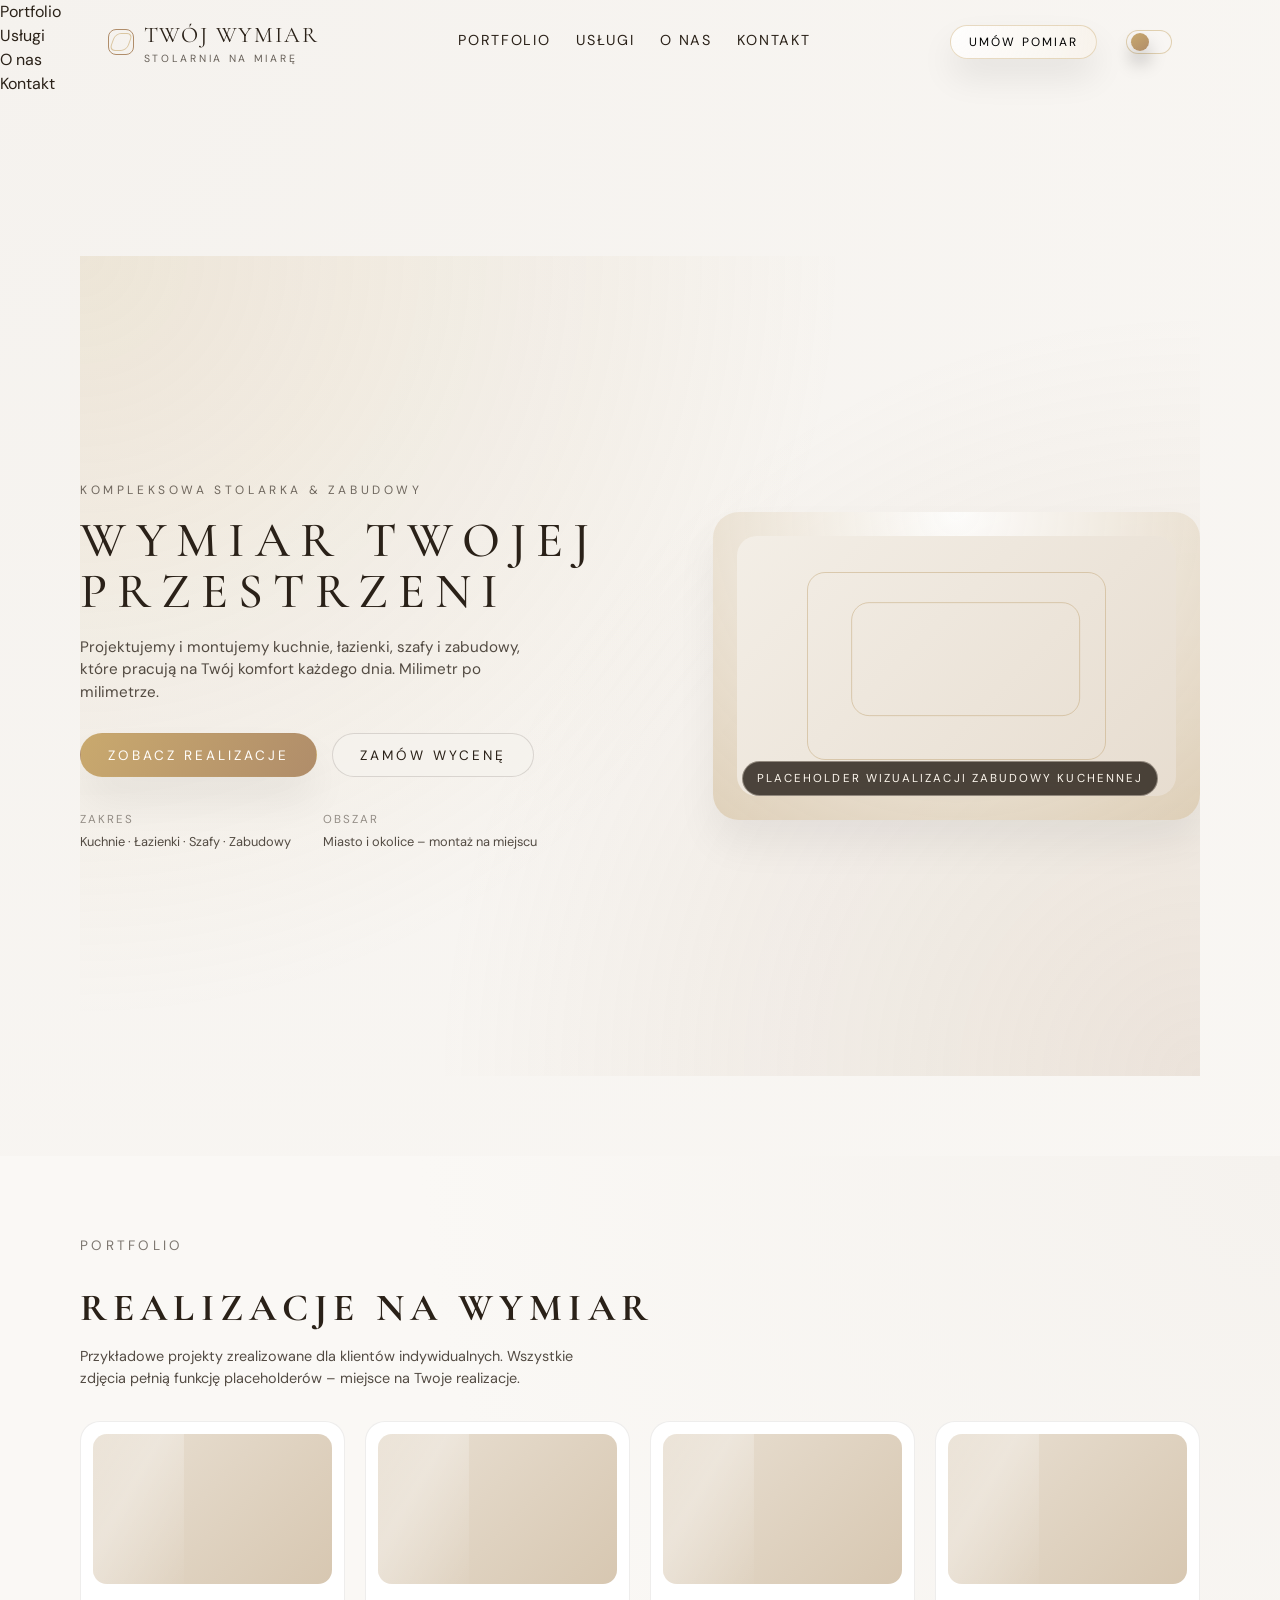
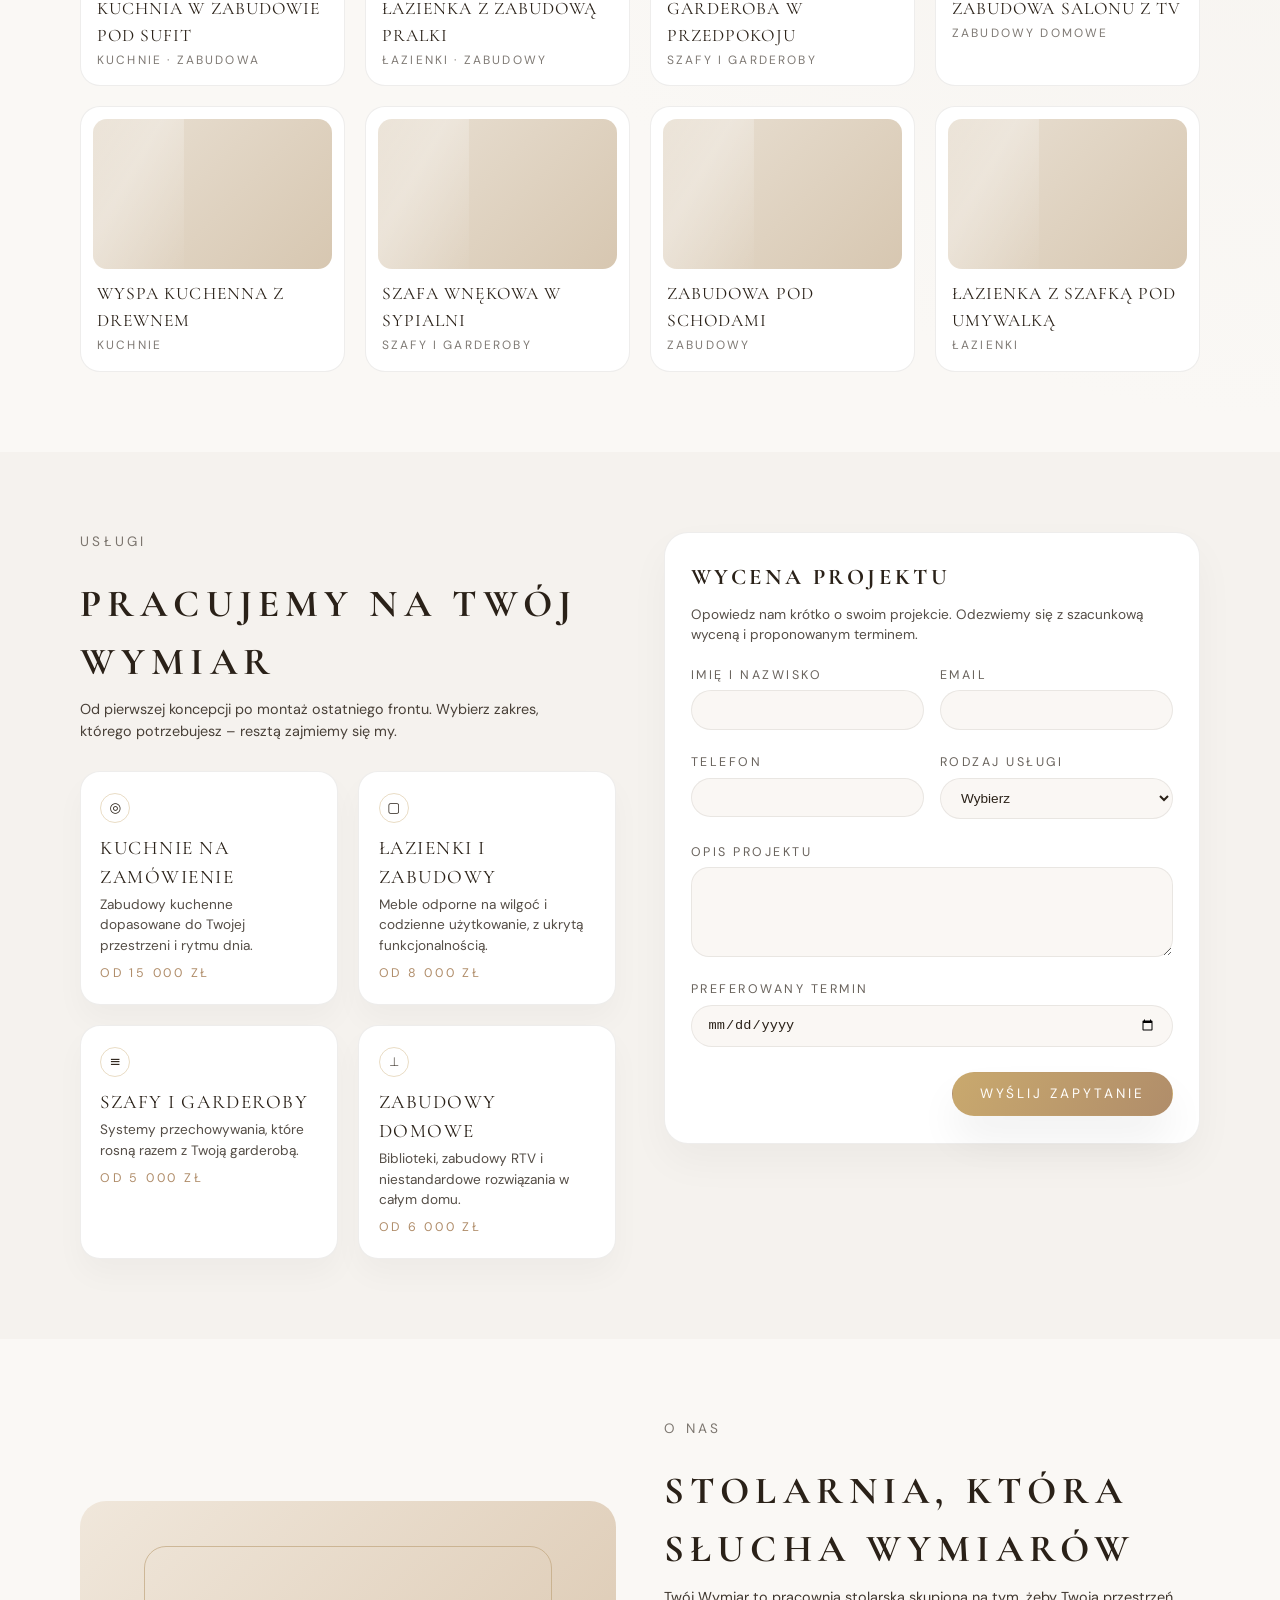
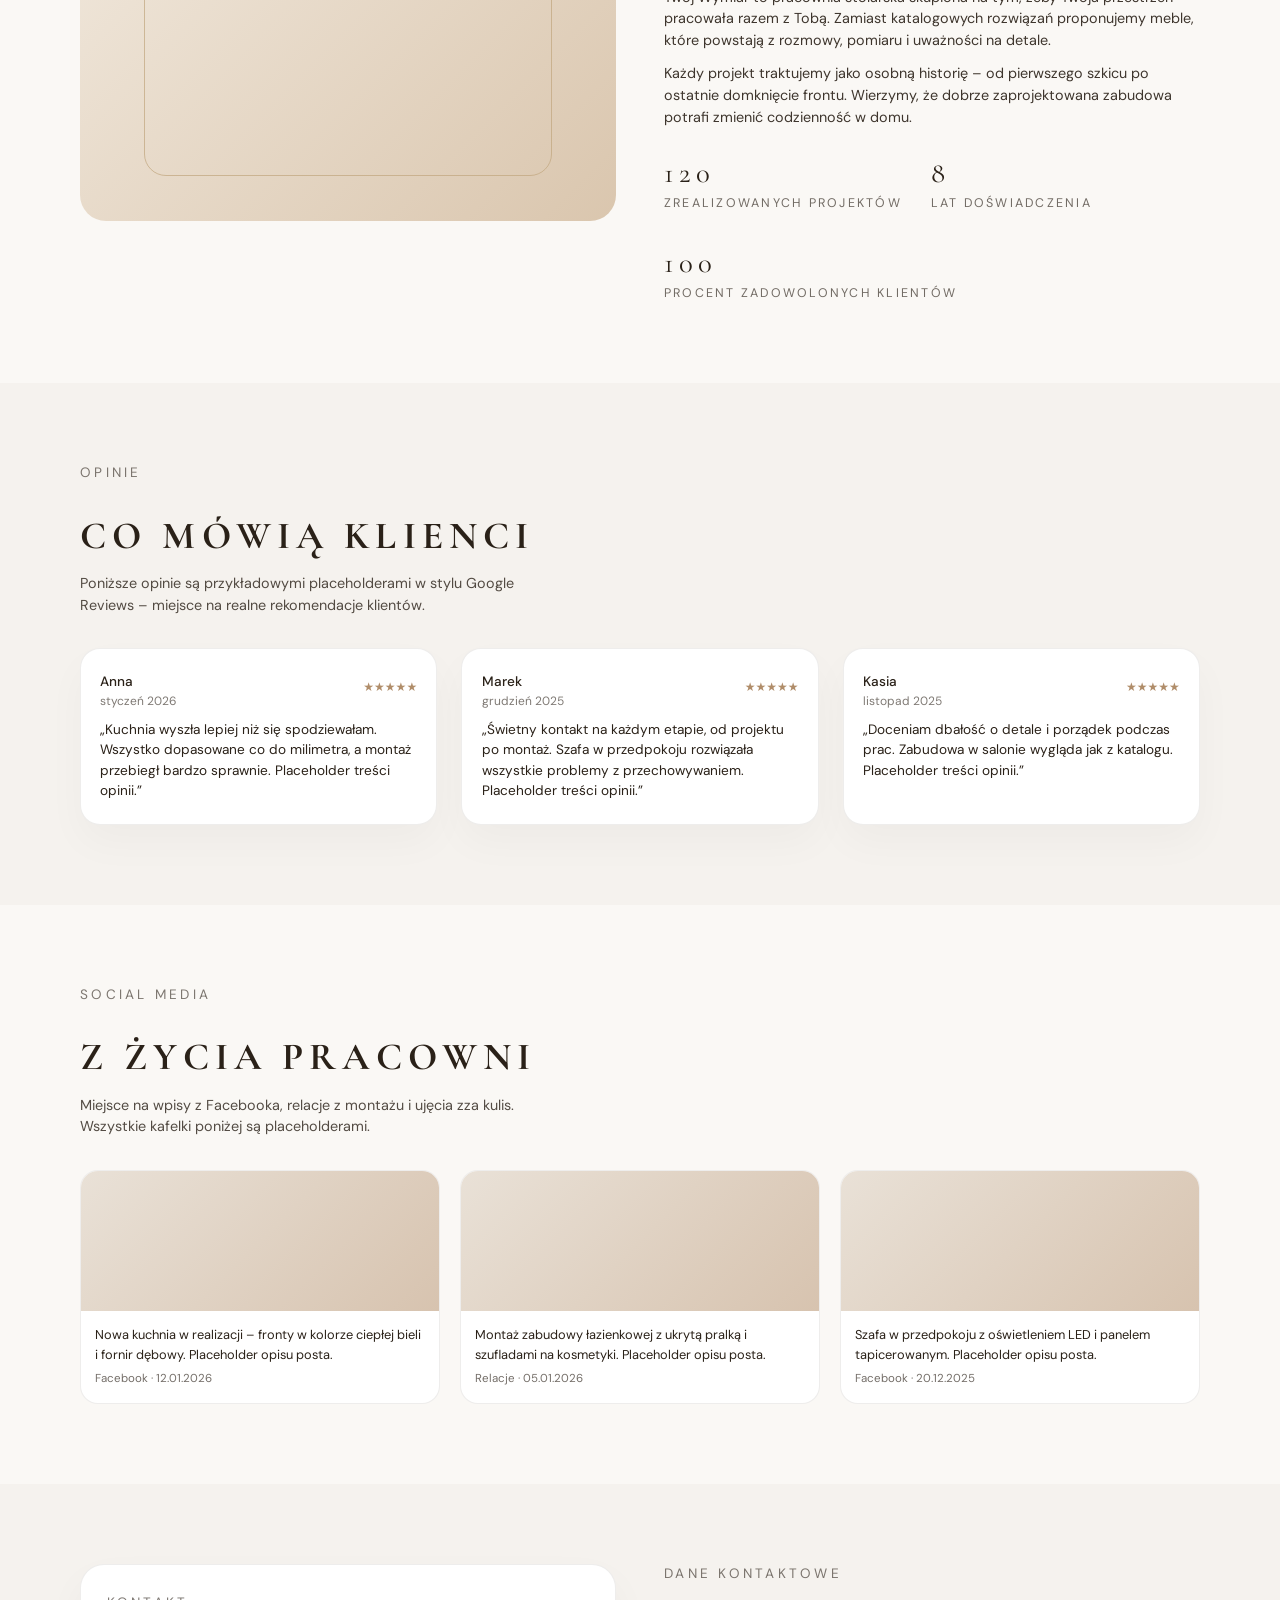
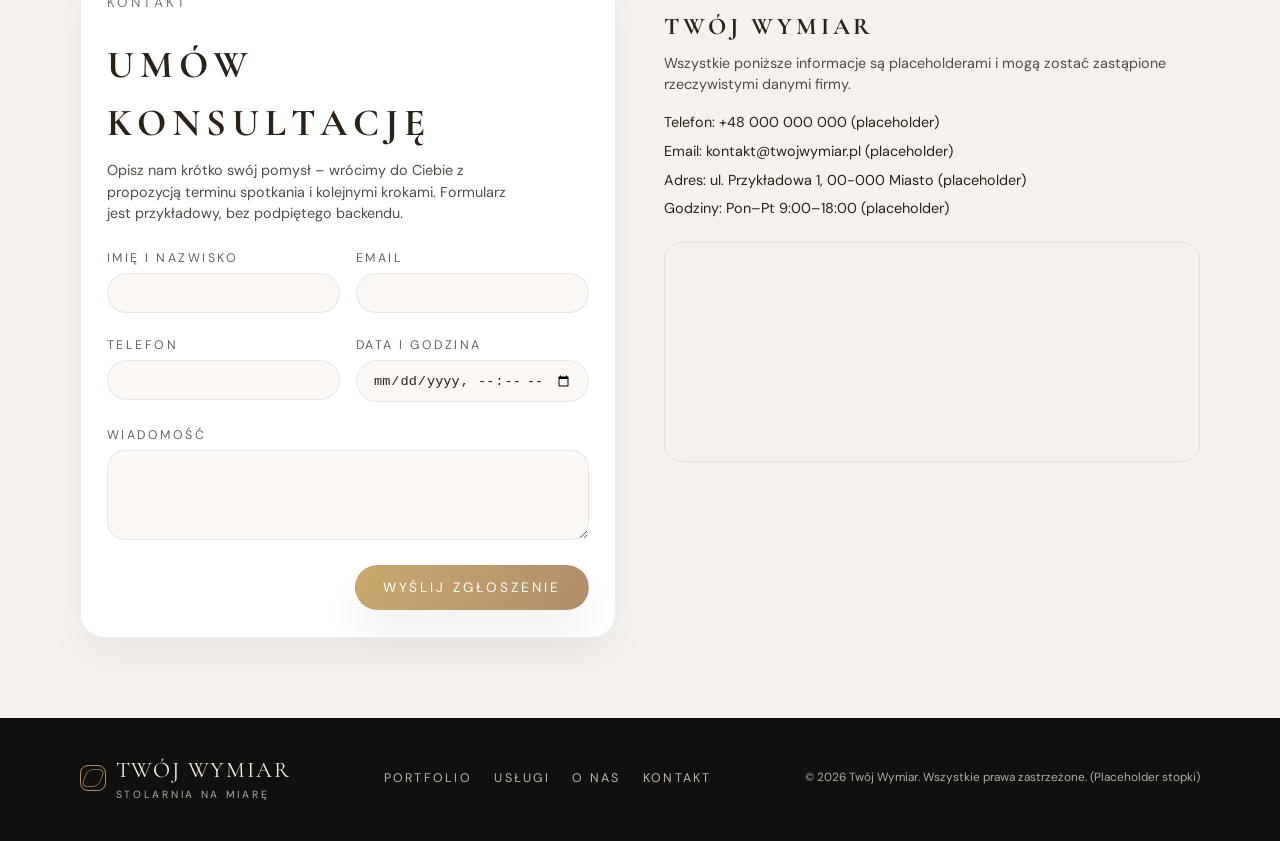
==== index.html @ a261aabf "Add files via upload" ====
<!DOCTYPE html>
<html lang="pl" data-theme="light">
  <head>
    <meta charset="UTF-8" />
    <title>Twój Wymiar – stolarnia na miarę</title>
    <meta
      name="description"
      content="Twój Wymiar – eleganckie, wykonywane na zamówienie kuchnie, łazienki, szafy i zabudowy. Projektowanie i montaż mebli dopasowanych do Twojej przestrzeni."
    />
    <meta name="viewport" content="width=device-width, initial-scale=1" />
    <link rel="preconnect" href="https://fonts.googleapis.com" />
    <link rel="preconnect" href="https://fonts.gstatic.com" crossorigin />
    <link
      href="https://fonts.googleapis.com/css2?family=Cormorant+Garamond:wght@400;500;600;700&family=DM+Sans:wght@300;400;500;600;700&display=swap"
      rel="stylesheet"
    />
    <style>
      :root {
        --bg-main: #faf8f5;
        --bg-alt: #f5f2ee;
        --text-main: #2a2118;
        --accent: #c9a96e;
        --accent-soft: #b08d6a;
        --border-soft: rgba(42, 33, 24, 0.08);
        --card-bg: #ffffff;
        --nav-blur-bg: rgba(250, 248, 245, 0.85);
        --shadow-soft: 0 24px 40px rgba(0, 0, 0, 0.06);
      }

      [data-theme="dark"] {
        --bg-main: #151310;
        --bg-alt: #1c1915;
        --text-main: #f5ede1;
        --accent: #d8b981;
        --accent-soft: #c09a6a;
        --border-soft: rgba(245, 237, 225, 0.08);
        --card-bg: #201d19;
        --nav-blur-bg: rgba(16, 14, 11, 0.85);
        --shadow-soft: 0 26px 60px rgba(0, 0, 0, 0.55);
      }

      * {
        box-sizing: border-box;
        margin: 0;
        padding: 0;
      }

      html {
        scroll-behavior: smooth;
      }

      body {
        font-family: "DM Sans", system-ui, -apple-system, BlinkMacSystemFont, "Segoe UI", sans-serif;
        background: radial-gradient(circle at top left, #f5f2ee 0, var(--bg-main) 40%, var(--bg-alt) 100%);
        color: var(--text-main);
        -webkit-font-smoothing: antialiased;
        line-height: 1.5;
      }

      img {
        max-width: 100%;
        display: block;
      }

      a {
        text-decoration: none;
        color: inherit;
      }

      button {
        font-family: inherit;
        border: none;
        background: none;
        cursor: pointer;
      }

      .page-wrapper {
        min-height: 100vh;
      }

      /* Navbar */
      .nav {
        position: fixed;
        inset-inline: 0;
        top: 0;
        z-index: 40;
        display: flex;
        justify-content: center;
        transition: background 0.3s ease, box-shadow 0.3s ease, backdrop-filter 0.3s ease;
      }

      .nav-inner {
        width: 100%;
        max-width: 1120px;
        display: flex;
        align-items: center;
        justify-content: space-between;
        padding: 1.1rem 1.75rem;
      }

      .nav.scrolled {
        background: var(--nav-blur-bg);
        backdrop-filter: blur(20px);
        box-shadow: 0 18px 45px rgba(0, 0, 0, 0.12);
      }

      .logo {
        display: inline-flex;
        align-items: center;
        gap: 0.6rem;
      }

      .logo-mark {
        width: 26px;
        height: 26px;
        border-radius: 8px;
        border: 1px solid var(--accent-soft);
        position: relative;
        overflow: hidden;
      }

      .logo-mark::after {
        content: "";
        position: absolute;
        inset: 3px;
        border-radius: 6px;
        border: 1px solid rgba(201, 169, 110, 0.6);
        transform: skewX(-20deg);
      }

      .logo-text-main {
        font-family: "Cormorant Garamond", "Times New Roman", serif;
        font-size: 1.4rem;
        letter-spacing: 0.08em;
        text-transform: uppercase;
      }

      .logo-text-sub {
        font-size: 0.65rem;
        letter-spacing: 0.26em;
        text-transform: uppercase;
        opacity: 0.7;
      }

      .nav-links {
        display: flex;
        gap: 1.6rem;
        font-size: 0.9rem;
        letter-spacing: 0.12em;
        text-transform: uppercase;
      }

      .nav-link {
        position: relative;
        padding-bottom: 0.15rem;
      }

      .nav-link::after {
        content: "";
        position: absolute;
        left: 0;
        bottom: 0;
        width: 100%;
        height: 1px;
        transform-origin: left;
        transform: scaleX(0);
        background: linear-gradient(90deg, var(--accent), var(--accent-soft));
        transition: transform 0.25s ease;
      }

      .nav-link:hover::after {
        transform: scaleX(1);
      }

      .nav-cta {
        display: inline-flex;
        align-items: center;
        gap: 0.4rem;
        padding: 0.5rem 1.1rem;
        border-radius: 999px;
        border: 1px solid rgba(201, 169, 110, 0.4);
        font-size: 0.75rem;
        text-transform: uppercase;
        letter-spacing: 0.18em;
        background: radial-gradient(circle at top left, rgba(255, 255, 255, 0.85), rgba(248, 242, 233, 0.7));
        box-shadow: 0 18px 34px rgba(0, 0, 0, 0.08);
        transition: transform 0.2s ease, box-shadow 0.2s ease, background 0.2s ease;
      }

      .nav-cta:hover {
        transform: translateY(-1px);
        background: radial-gradient(circle at top left, rgba(255, 255, 255, 0.92), rgba(248, 242, 233, 0.92));
        box-shadow: 0 22px 40px rgba(0, 0, 0, 0.12);
      }

      .theme-toggle {
        margin-left: 1rem;
        width: 46px;
        height: 24px;
        border-radius: 999px;
        border: 1px solid rgba(201, 169, 110, 0.5);
        background: rgba(250, 248, 245, 0.5);
        position: relative;
        display: inline-flex;
        align-items: center;
        padding-inline: 3px;
        gap: 0.3rem;
      }

      .theme-toggle-thumb {
        width: 18px;
        height: 18px;
        border-radius: 999px;
        background: linear-gradient(145deg, var(--accent), var(--accent-soft));
        box-shadow: 0 12px 18px rgba(0, 0, 0, 0.25);
        position: absolute;
        transition: transform 0.28s ease;
      }

      .theme-toggle-icon {
        font-size: 0.6rem;
        opacity: 0.65;
      }

      [data-theme="light"] .theme-toggle-thumb {
        transform: translateX(1px);
      }

      [data-theme="dark"] .theme-toggle-thumb {
        transform: translateX(21px);
      }

      .nav-right {
        display: flex;
        align-items: center;
        gap: 0.8rem;
      }

      .nav-menu-toggle {
        display: none;
      }

      /* Layout */
      main {
        padding-top: 80px;
      }

      section {
        padding: 5rem 1.75rem;
      }

      .section-inner {
        max-width: 1120px;
        margin: 0 auto;
      }

      .section-heading {
        font-family: "Cormorant Garamond", "Times New Roman", serif;
        font-size: 2.4rem;
        letter-spacing: 0.16em;
        text-transform: uppercase;
        margin-bottom: 0.5rem;
      }

      .section-subheading {
        font-size: 0.85rem;
        text-transform: uppercase;
        letter-spacing: 0.24em;
        opacity: 0.6;
        margin-bottom: 1.5rem;
      }

      /* Hero */
      .hero {
        min-height: calc(100vh - 80px);
        display: grid;
        grid-template-columns: minmax(0, 1.2fr) minmax(0, 1fr);
        gap: 3rem;
        align-items: center;
        position: relative;
        overflow: hidden;
      }

      .hero-bg {
        position: absolute;
        inset: 0;
        background: radial-gradient(circle at top left, rgba(201, 169, 110, 0.18), transparent 55%),
          radial-gradient(circle at bottom right, rgba(176, 141, 106, 0.18), transparent 55%);
        transform: translateY(0);
        transition: transform 0.6s ease-out;
        will-change: transform;
        pointer-events: none;
      }

      .hero-left {
        position: relative;
        z-index: 1;
      }

      .hero-kicker {
        font-size: 0.75rem;
        text-transform: uppercase;
        letter-spacing: 0.3em;
        opacity: 0.65;
        margin-bottom: 1rem;
      }

      .hero-title {
        font-family: "Cormorant Garamond", "Times New Roman", serif;
        font-size: 3.1rem;
        line-height: 1.02;
        font-weight: 500;
        margin-bottom: 1.2rem;
        letter-spacing: 0.2em;
        text-transform: uppercase;
        overflow: hidden;
      }

      .hero-title span {
        display: inline-block;
        opacity: 0;
        transform: translateY(40%);
      }

      .hero-title span.visible {
        opacity: 1;
        transform: translateY(0);
        transition: opacity 0.45s ease, transform 0.45s ease;
      }

      .hero-subtitle {
        max-width: 440px;
        font-size: 0.95rem;
        opacity: 0.8;
      }

      .hero-actions {
        margin-top: 1.8rem;
        display: flex;
        flex-wrap: wrap;
        gap: 0.9rem;
      }

      .btn {
        display: inline-flex;
        align-items: center;
        justify-content: center;
        padding: 0.8rem 1.7rem;
        border-radius: 999px;
        font-size: 0.85rem;
        letter-spacing: 0.22em;
        text-transform: uppercase;
        border: 1px solid transparent;
        transition: transform 0.2s ease, box-shadow 0.2s ease, background 0.2s ease, color 0.2s ease,
          border-color 0.2s ease;
        gap: 0.4rem;
      }

      .btn-primary {
        background: linear-gradient(120deg, var(--accent), var(--accent-soft));
        color: #fffdfa;
        box-shadow: var(--shadow-soft);
      }

      .btn-primary:hover {
        transform: translateY(-1px);
        box-shadow: 0 28px 46px rgba(0, 0, 0, 0.18);
      }

      .btn-secondary {
        border-color: rgba(42, 33, 24, 0.14);
        background: rgba(245, 242, 238, 0.78);
        color: var(--text-main);
      }

      .btn-secondary:hover {
        background: rgba(245, 242, 238, 1);
        transform: translateY(-1px);
      }

      .hero-meta {
        display: flex;
        flex-wrap: wrap;
        gap: 2rem;
        margin-top: 2rem;
        font-size: 0.8rem;
        opacity: 0.8;
      }

      .hero-meta-block span:first-child {
        text-transform: uppercase;
        letter-spacing: 0.18em;
        font-size: 0.72rem;
        opacity: 0.6;
      }

      .hero-meta-block span:last-child {
        display: block;
        margin-top: 0.18rem;
      }

      .hero-right {
        position: relative;
        z-index: 1;
      }

      .hero-image {
        position: relative;
        border-radius: 26px;
        background: radial-gradient(circle at top, rgba(255, 255, 255, 0.75), rgba(212, 192, 160, 0.65));
        padding: 1.5rem;
        box-shadow: var(--shadow-soft);
        overflow: hidden;
      }

      .hero-placeholder {
        border-radius: 20px;
        background: linear-gradient(135deg, #f3eee6, #e7ddd0);
        height: 260px;
        position: relative;
        overflow: hidden;
        transform-origin: center;
        transition: transform 0.3s ease;
      }

      .hero-placeholder:hover {
        transform: scale(1.03);
      }

      .hero-placeholder::before,
      .hero-placeholder::after {
        content: "";
        position: absolute;
        border-radius: 18px;
        border: 1px solid rgba(195, 168, 123, 0.5);
      }

      .hero-placeholder::before {
        inset: 14% 16%;
      }

      .hero-placeholder::after {
        inset: 28% 24%;
        transform: translate(4%, -6%);
      }

      .hero-tag {
        position: absolute;
        left: 1.8rem;
        bottom: 1.5rem;
        padding: 0.5rem 0.9rem;
        border-radius: 999px;
        background: rgba(21, 13, 5, 0.75);
        backdrop-filter: blur(20px);
        border: 1px solid rgba(249, 240, 225, 0.4);
        color: #fdf7ee;
        font-size: 0.72rem;
        letter-spacing: 0.18em;
        text-transform: uppercase;
      }

      /* Reveal base */
      .reveal {
        opacity: 0;
        transform: translateY(40px);
        transition: opacity 0.6s ease, transform 0.6s ease;
      }

      .reveal.visible {
        opacity: 1;
        transform: translateY(0);
      }

      /* Portfolio */
      .portfolio {
        background: radial-gradient(circle at top right, #f5f2ee 0, var(--bg-main) 55%);
      }

      .portfolio-grid {
        display: grid;
        grid-template-columns: repeat(4, minmax(0, 1fr));
        gap: 1.25rem;
      }

      .portfolio-card {
        background: var(--card-bg);
        border-radius: 20px;
        padding: 0.75rem;
        border: 1px solid var(--border-soft);
        overflow: hidden;
        position: relative;
        transition: transform 0.25s ease, box-shadow 0.25s ease, border-color 0.25s ease;
      }

      .portfolio-image {
        border-radius: 14px;
        height: 150px;
        background: linear-gradient(135deg, #e9e0d3, #d7c7b1);
        overflow: hidden;
        position: relative;
        transform-origin: center;
        transition: transform 0.3s ease;
      }

      .portfolio-card:hover .portfolio-image {
        transform: scale(1.03);
      }

      .portfolio-image::before {
        content: "";
        position: absolute;
        inset: -10%;
        background-image: linear-gradient(
          120deg,
          rgba(255, 255, 255, 0.3) 0,
          rgba(255, 255, 255, 0) 40%,
          rgba(255, 255, 255, 0.3) 70%,
          rgba(255, 255, 255, 0) 100%
        );
        transform: translateX(-60%);
        transition: transform 0.6s ease;
      }

      .portfolio-card:hover .portfolio-image::before {
        transform: translateX(40%);
      }

      .portfolio-body {
        padding: 0.75rem 0.25rem 0.3rem;
      }

      .portfolio-title {
        font-family: "Cormorant Garamond", "Times New Roman", serif;
        font-size: 1.1rem;
        margin-bottom: 0.1rem;
        letter-spacing: 0.06em;
        text-transform: uppercase;
      }

      .portfolio-meta {
        font-size: 0.75rem;
        text-transform: uppercase;
        letter-spacing: 0.18em;
        opacity: 0.6;
      }

      .portfolio-hover {
        position: absolute;
        inset: 0.75rem;
        border-radius: 16px;
        background: linear-gradient(160deg, rgba(13, 9, 4, 0.9), rgba(34, 24, 12, 0.95));
        color: #fdf7ed;
        padding: 1rem;
        display: flex;
        flex-direction: column;
        justify-content: flex-end;
        opacity: 0;
        transform: translateY(10%);
        transition: opacity 0.25s ease, transform 0.25s ease;
        font-size: 0.8rem;
      }

      .portfolio-card:hover .portfolio-hover {
        opacity: 1;
        transform: translateY(0);
      }

      /* Services + quote */
      .services {
        background: var(--bg-alt);
      }

      .services-layout {
        display: grid;
        grid-template-columns: minmax(0, 1.1fr) minmax(0, 1.1fr);
        gap: 3rem;
        align-items: flex-start;
      }

      .service-grid {
        display: grid;
        grid-template-columns: repeat(2, minmax(0, 1fr));
        gap: 1.3rem;
      }

      .service-card {
        background: var(--card-bg);
        border-radius: 20px;
        padding: 1.3rem 1.2rem;
        border: 1px solid var(--border-soft);
        box-shadow: 0 16px 30px rgba(0, 0, 0, 0.03);
        transition: transform 0.2s ease, box-shadow 0.2s ease, border-color 0.2s ease;
      }

      .service-card:hover {
        transform: translateY(-3px);
        box-shadow: var(--shadow-soft);
        border-color: rgba(201, 169, 110, 0.5);
      }

      .service-icon {
        width: 30px;
        height: 30px;
        border-radius: 999px;
        border: 1px solid rgba(201, 169, 110, 0.4);
        display: flex;
        align-items: center;
        justify-content: center;
        font-size: 0.85rem;
        margin-bottom: 0.7rem;
      }

      .service-title {
        font-family: "Cormorant Garamond", "Times New Roman", serif;
        font-size: 1.2rem;
        letter-spacing: 0.08em;
        text-transform: uppercase;
        margin-bottom: 0.2rem;
      }

      .service-text {
        font-size: 0.85rem;
        margin-bottom: 0.5rem;
        opacity: 0.8;
      }

      .service-price {
        font-size: 0.78rem;
        text-transform: uppercase;
        letter-spacing: 0.22em;
        color: var(--accent-soft);
      }

      .form-card {
        background: var(--card-bg);
        border-radius: 24px;
        padding: 1.7rem 1.6rem;
        border: 1px solid var(--border-soft);
        box-shadow: 0 18px 40px rgba(0, 0, 0, 0.04);
      }

      .form-grid {
        display: grid;
        grid-template-columns: repeat(2, minmax(0, 1fr));
        gap: 1rem;
      }

      .form-field {
        display: flex;
        flex-direction: column;
        gap: 0.35rem;
        font-size: 0.78rem;
      }

      .form-field-full {
        grid-column: 1 / -1;
      }

      .form-label {
        text-transform: uppercase;
        letter-spacing: 0.2em;
        opacity: 0.7;
      }

      .form-input,
      .form-select,
      .form-textarea {
        border-radius: 999px;
        border: 1px solid var(--border-soft);
        padding: 0.7rem 1rem;
        font-size: 0.85rem;
        background: rgba(248, 244, 239, 0.7);
        outline: none;
        transition: border-color 0.2s ease, box-shadow 0.2s ease, background 0.2s ease;
        color: var(--text-main);
      }

      .form-textarea {
        border-radius: 18px;
        min-height: 90px;
        resize: vertical;
      }

      .form-input:focus,
      .form-select:focus,
      .form-textarea:focus {
        border-color: rgba(201, 169, 110, 0.9);
        box-shadow: 0 0 0 1px rgba(201, 169, 110, 0.6);
        background: rgba(250, 248, 245, 0.98);
      }

      .form-error {
        color: #b73b3b;
        font-size: 0.7rem;
        margin-top: 0.12rem;
      }

      .form-footer {
        display: flex;
        justify-content: flex-end;
        margin-top: 1.1rem;
      }

      /* About */
      .about {
        background: var(--bg-main);
      }

      .about-layout {
        display: grid;
        grid-template-columns: minmax(0, 1.1fr) minmax(0, 1.1fr);
        gap: 3rem;
        align-items: center;
      }

      .about-media {
        position: relative;
      }

      .about-placeholder {
        border-radius: 26px;
        height: 320px;
        background: linear-gradient(135deg, #f0e7db, #dac6ae);
        overflow: hidden;
        transform-origin: center;
        transition: transform 0.3s ease;
      }

      .about-placeholder:hover {
        transform: scale(1.03);
      }

      .about-placeholder::before {
        content: "";
        position: absolute;
        inset: 14% 12%;
        border-radius: 22px;
        border: 1px solid rgba(193, 166, 126, 0.7);
      }

      .about-content p {
        font-size: 0.9rem;
        opacity: 0.9;
        margin-bottom: 0.75rem;
      }

      .about-stats {
        display: flex;
        flex-wrap: wrap;
        gap: 1.8rem;
        margin-top: 1.4rem;
      }

      .stat {
        min-width: 120px;
      }

      .stat-number {
        font-family: "Cormorant Garamond", "Times New Roman", serif;
        font-size: 1.8rem;
        letter-spacing: 0.18em;
        text-transform: uppercase;
      }

      .stat-label {
        font-size: 0.78rem;
        letter-spacing: 0.18em;
        text-transform: uppercase;
        opacity: 0.65;
      }

      /* Reviews */
      .reviews {
        background: var(--bg-alt);
      }

      .reviews-grid {
        display: grid;
        grid-template-columns: repeat(3, minmax(0, 1fr));
        gap: 1.5rem;
      }

      .review-card {
        background: var(--card-bg);
        border-radius: 20px;
        padding: 1.4rem 1.2rem;
        border: 1px solid var(--border-soft);
        box-shadow: 0 18px 40px rgba(0, 0, 0, 0.03);
        font-size: 0.85rem;
      }

      .review-header {
        display: flex;
        align-items: center;
        justify-content: space-between;
        margin-bottom: 0.6rem;
      }

      .review-name {
        font-weight: 500;
      }

      .review-date {
        font-size: 0.75rem;
        opacity: 0.6;
      }

      .review-stars {
        color: var(--accent-soft);
        font-size: 0.75rem;
        margin-bottom: 0.5rem;
      }

      /* Social section */
      .social {
        background: var(--bg-main);
      }

      .social-grid {
        display: grid;
        grid-template-columns: repeat(3, minmax(0, 1fr));
        gap: 1.25rem;
      }

      .social-card {
        background: var(--card-bg);
        border-radius: 18px;
        border: 1px solid var(--border-soft);
        overflow: hidden;
        font-size: 0.8rem;
        display: flex;
        flex-direction: column;
      }

      .social-image {
        height: 140px;
        background: linear-gradient(135deg, #e9e1d7, #d7c3af);
        transform-origin: center;
        transition: transform 0.3s ease;
      }

      .social-card:hover .social-image {
        transform: scale(1.04);
      }

      .social-body {
        padding: 0.9rem 0.9rem 1rem;
      }

      .social-caption {
        margin-bottom: 0.4rem;
      }

      .social-meta {
        font-size: 0.72rem;
        opacity: 0.65;
      }

      /* Contact */
      .contact {
        background: var(--bg-alt);
      }

      .contact-layout {
        display: grid;
        grid-template-columns: minmax(0, 1.1fr) minmax(0, 1.1fr);
        gap: 3rem;
        align-items: flex-start;
      }

      .contact-form {
        background: var(--card-bg);
        border-radius: 24px;
        padding: 1.7rem 1.6rem;
        border: 1px solid var(--border-soft);
        box-shadow: 0 18px 40px rgba(0, 0, 0, 0.04);
      }

      .contact-info {
        font-size: 0.9rem;
      }

      .contact-list {
        list-style: none;
        margin-top: 1rem;
        margin-bottom: 1.4rem;
      }

      .contact-list li {
        margin-bottom: 0.45rem;
      }

      .map-placeholder {
        border-radius: 18px;
        overflow: hidden;
        border: 1px solid var(--border-soft);
        height: 220px;
      }

      iframe {
        border: 0;
        width: 100%;
        height: 100%;
      }

      /* Footer */
      footer {
        background: #11100e;
        color: #f3ece2;
        padding: 2.2rem 1.75rem 2.4rem;
      }

      .footer-inner {
        max-width: 1120px;
        margin: 0 auto;
        display: flex;
        justify-content: space-between;
        align-items: center;
        gap: 1rem;
        font-size: 0.8rem;
      }

      .footer-links {
        display: flex;
        gap: 1.4rem;
        font-size: 0.78rem;
        letter-spacing: 0.18em;
        text-transform: uppercase;
        opacity: 0.75;
      }

      .footer-copy {
        font-size: 0.74rem;
        opacity: 0.7;
      }

      /* Responsive */
      @media (max-width: 960px) {
        .hero {
          grid-template-columns: minmax(0, 1fr);
          gap: 2.4rem;
        }

        .hero-right {
          order: -1;
        }

        .portfolio-grid {
          grid-template-columns: repeat(2, minmax(0, 1fr));
        }

        .services-layout,
        .about-layout,
        .contact-layout {
          grid-template-columns: minmax(0, 1fr);
        }

        .services-layout {
          gap: 2.3rem;
        }

        .service-grid {
          grid-template-columns: minmax(0, 1fr);
        }

        .reviews-grid {
          grid-template-columns: repeat(2, minmax(0, 1fr));
        }

        .social-grid {
          grid-template-columns: repeat(2, minmax(0, 1fr));
        }

        .nav-links {
          display: none;
        }

        .nav-menu-toggle {
          display: inline-flex;
          align-items: center;
          justify-content: center;
          width: 32px;
          height: 32px;
          border-radius: 999px;
          border: 1px solid rgba(201, 169, 110, 0.6);
          font-size: 0.75rem;
        }

        .mobile-menu {
          position: fixed;
          top: 64px;
          left: 0;
          right: 0;
          background: var(--nav-blur-bg);
          backdrop-filter: blur(22px);
          border-bottom: 1px solid var(--border-soft);
          padding: 1.2rem 1.75rem 1.4rem;
          display: none;
        }

        .mobile-menu.open {
          display: block;
        }

        .mobile-menu ul {
          list-style: none;
          display: flex;
          flex-direction: column;
          gap: 0.8rem;
          font-size: 0.83rem;
          text-transform: uppercase;
          letter-spacing: 0.22em;
        }

        .hero-title {
          font-size: 2.4rem;
        }
      }

      @media (max-width: 720px) {
        section {
          padding-inline: 1.1rem;
        }

        .portfolio-grid,
        .reviews-grid,
        .social-grid {
          grid-template-columns: minmax(0, 1fr);
        }

        .form-grid {
          grid-template-columns: minmax(0, 1fr);
        }

        .footer-inner {
          flex-direction: column;
          align-items: flex-start;
        }
      }
    </style>
  </head>
  <body>
    <div class="page-wrapper">
      <header class="nav" id="nav">
        <div class="nav-inner">
          <a href="#hero" class="logo">
            <div class="logo-mark" aria-hidden="true"></div>
            <div>
              <div class="logo-text-main">Twój Wymiar</div>
              <div class="logo-text-sub">Stolarnia na miarę</div>
            </div>
          </a>
          <nav class="nav-links" aria-label="Główna nawigacja">
            <a href="#portfolio" class="nav-link">Portfolio</a>
            <a href="#services" class="nav-link">Usługi</a>
            <a href="#about" class="nav-link">O nas</a>
            <a href="#contact" class="nav-link">Kontakt</a>
          </nav>
          <div class="nav-right">
            <button class="nav-cta" data-scroll-to="#services" type="button">
              <span>Umów pomiar</span>
            </button>
            <button class="theme-toggle" id="themeToggle" type="button" aria-label="Przełącz motyw">
              <span class="theme-toggle-icon">☀</span>
              <span class="theme-toggle-icon">☾</span>
              <span class="theme-toggle-thumb"></span>
            </button>
            <button class="nav-menu-toggle" id="navMenuToggle" type="button" aria-label="Menu">
              ☰
            </button>
          </div>
        </div>
      </header>
      <div class="mobile-menu" id="mobileMenu">
        <ul>
          <li><a href="#portfolio" data-mobile-link>Portfolio</a></li>
          <li><a href="#services" data-mobile-link>Usługi</a></li>
          <li><a href="#about" data-mobile-link>O nas</a></li>
          <li><a href="#contact" data-mobile-link>Kontakt</a></li>
        </ul>
      </div>

      <main>
        <!-- Hero -->
        <section id="hero">
          <div class="section-inner hero">
            <div class="hero-bg" id="heroBg"></div>
            <div class="hero-left reveal">
              <div class="hero-kicker">kompleksowa stolarka &amp; zabudowy</div>
              <h1 class="hero-title" id="heroTitle">
                <span>Wymiar</span> <span>Twojej</span> <span>przestrzeni</span>
              </h1>
              <p class="hero-subtitle">
                Projektujemy i montujemy kuchnie, łazienki, szafy i zabudowy, które pracują na Twój
                komfort każdego dnia. Milimetr po milimetrze.
              </p>
              <div class="hero-actions">
                <button class="btn btn-primary" data-scroll-to="#portfolio" type="button">
                  Zobacz realizacje
                </button>
                <button class="btn btn-secondary" data-scroll-to="#services" type="button">
                  Zamów wycenę
                </button>
              </div>
              <div class="hero-meta">
                <div class="hero-meta-block">
                  <span>Zakres</span>
                  <span>Kuchnie · Łazienki · Szafy · Zabudowy</span>
                </div>
                <div class="hero-meta-block">
                  <span>Obszar</span>
                  <span>Miasto i okolice – montaż na miejscu</span>
                </div>
              </div>
            </div>
            <div class="hero-right reveal">
              <div class="hero-image">
                <div class="hero-placeholder" aria-hidden="true"></div>
                <div class="hero-tag">Placeholder wizualizacji zabudowy kuchennej</div>
              </div>
            </div>
          </div>
        </section>

        <!-- Portfolio -->
        <section id="portfolio" class="portfolio">
          <div class="section-inner reveal">
            <div class="section-subheading">Portfolio</div>
            <h2 class="section-heading">Realizacje na wymiar</h2>
            <p style="max-width: 520px; font-size: 0.9rem; opacity: 0.8; margin-bottom: 2rem">
              Przykładowe projekty zrealizowane dla klientów indywidualnych. Wszystkie zdjęcia
              pełnią funkcję placeholderów – miejsce na Twoje realizacje.
            </p>
            <div class="portfolio-grid">
              <article class="portfolio-card">
                <div class="portfolio-image"></div>
                <div class="portfolio-body">
                  <div class="portfolio-title">Kuchnia w zabudowie pod sufit</div>
                  <div class="portfolio-meta">Kuchnie · Zabudowa</div>
                </div>
                <div class="portfolio-hover">
                  Jasna kuchnia w zabudowie pod sam sufit z ukrytymi sprzętami AGD i systemami
                  cichego domyku. Placeholder zdjęcia.
                </div>
              </article>
              <article class="portfolio-card">
                <div class="portfolio-image"></div>
                <div class="portfolio-body">
                  <div class="portfolio-title">Łazienka z zabudową pralki</div>
                  <div class="portfolio-meta">Łazienki · Zabudowy</div>
                </div>
                <div class="portfolio-hover">
                  Minimalistyczna zabudowa łazienkowa z miejscem na pralkę, kosze i chemię
                  gospodarczą. Placeholder zdjęcia.
                </div>
              </article>
              <article class="portfolio-card">
                <div class="portfolio-image"></div>
                <div class="portfolio-body">
                  <div class="portfolio-title">Garderoba w przedpokoju</div>
                  <div class="portfolio-meta">Szafy i garderoby</div>
                </div>
                <div class="portfolio-hover">
                  Wysoka szafa z lustrami, oświetleniem i organizerami na buty – dopasowana do
                  wnęki. Placeholder zdjęcia.
                </div>
              </article>
              <article class="portfolio-card">
                <div class="portfolio-image"></div>
                <div class="portfolio-body">
                  <div class="portfolio-title">Zabudowa salonu z TV</div>
                  <div class="portfolio-meta">Zabudowy domowe</div>
                </div>
                <div class="portfolio-hover">
                  Zabudowa RTV z miejscem na telewizor, półkami na książki i ukrytym miejscem na
                  okablowanie. Placeholder zdjęcia.
                </div>
              </article>
              <article class="portfolio-card">
                <div class="portfolio-image"></div>
                <div class="portfolio-body">
                  <div class="portfolio-title">Wyspa kuchenna z drewnem</div>
                  <div class="portfolio-meta">Kuchnie</div>
                </div>
                <div class="portfolio-hover">
                  Wyspa kuchenna z ciepłym drewnem i kamiennym blatem – serce domowej
                  przestrzeni. Placeholder zdjęcia.
                </div>
              </article>
              <article class="portfolio-card">
                <div class="portfolio-image"></div>
                <div class="portfolio-body">
                  <div class="portfolio-title">Szafa wnękowa w sypialni</div>
                  <div class="portfolio-meta">Szafy i garderoby</div>
                </div>
                <div class="portfolio-hover">
                  Szafa z drzwiami przesuwnymi, strefą wieszakową i modułami na dodatki.
                  Placeholder zdjęcia.
                </div>
              </article>
              <article class="portfolio-card">
                <div class="portfolio-image"></div>
                <div class="portfolio-body">
                  <div class="portfolio-title">Zabudowa pod schodami</div>
                  <div class="portfolio-meta">Zabudowy</div>
                </div>
                <div class="portfolio-hover">
                  Schowki pod schodami z wysuwanymi szufladami i półkami. Placeholder zdjęcia.
                </div>
              </article>
              <article class="portfolio-card">
                <div class="portfolio-image"></div>
                <div class="portfolio-body">
                  <div class="portfolio-title">Łazienka z szafką pod umywalką</div>
                  <div class="portfolio-meta">Łazienki</div>
                </div>
                <div class="portfolio-hover">
                  Szafka podumywalkowa z miejscem na ręczniki, kosmetyki i kosz. Placeholder
                  zdjęcia.
                </div>
              </article>
            </div>
          </div>
        </section>

        <!-- Services & quote -->
        <section id="services" class="services">
          <div class="section-inner services-layout reveal">
            <div>
              <div class="section-subheading">Usługi</div>
              <h2 class="section-heading">Pracujemy na Twój wymiar</h2>
              <p style="max-width: 460px; font-size: 0.9rem; opacity: 0.85; margin-bottom: 1.8rem">
                Od pierwszej koncepcji po montaż ostatniego frontu. Wybierz zakres, którego
                potrzebujesz – resztą zajmiemy się my.
              </p>
              <div class="service-grid">
                <article class="service-card">
                  <div class="service-icon">◎</div>
                  <div class="service-title">Kuchnie na zamówienie</div>
                  <p class="service-text">
                    Zabudowy kuchenne dopasowane do Twojej przestrzeni i rytmu dnia.
                  </p>
                  <div class="service-price">od 15&nbsp;000 zł</div>
                </article>
                <article class="service-card">
                  <div class="service-icon">▢</div>
                  <div class="service-title">Łazienki i zabudowy</div>
                  <p class="service-text">
                    Meble odporne na wilgoć i codzienne użytkowanie, z ukrytą funkcjonalnością.
                  </p>
                  <div class="service-price">od 8&nbsp;000 zł</div>
                </article>
                <article class="service-card">
                  <div class="service-icon">≡</div>
                  <div class="service-title">Szafy i garderoby</div>
                  <p class="service-text">
                    Systemy przechowywania, które rosną razem z Twoją garderobą.
                  </p>
                  <div class="service-price">od 5&nbsp;000 zł</div>
                </article>
                <article class="service-card">
                  <div class="service-icon">⟂</div>
                  <div class="service-title">Zabudowy domowe</div>
                  <p class="service-text">
                    Biblioteki, zabudowy RTV i niestandardowe rozwiązania w całym domu.
                  </p>
                  <div class="service-price">od 6&nbsp;000 zł</div>
                </article>
              </div>
            </div>

            <div>
              <div class="form-card">
                <h3
                  style="
                    font-family: 'Cormorant Garamond', 'Times New Roman', serif;
                    font-size: 1.4rem;
                    letter-spacing: 0.16em;
                    text-transform: uppercase;
                    margin-bottom: 0.7rem;
                  "
                >
                  Wycena projektu
                </h3>
                <p style="font-size: 0.85rem; opacity: 0.8; margin-bottom: 1.3rem">
                  Opowiedz nam krótko o swoim projekcie. Odezwiemy się z szacunkową wyceną i
                  proponowanym terminem.
                </p>
                <form id="quoteForm" novalidate>
                  <div class="form-grid">
                    <div class="form-field">
                      <label class="form-label" for="quoteName">Imię i nazwisko</label>
                      <input
                        id="quoteName"
                        name="name"
                        class="form-input"
                        type="text"
                        autocomplete="name"
                      />
                      <div class="form-error" data-error-for="quoteName"></div>
                    </div>
                    <div class="form-field">
                      <label class="form-label" for="quoteEmail">Email</label>
                      <input
                        id="quoteEmail"
                        name="email"
                        class="form-input"
                        type="email"
                        autocomplete="email"
                      />
                      <div class="form-error" data-error-for="quoteEmail"></div>
                    </div>
                    <div class="form-field">
                      <label class="form-label" for="quotePhone">Telefon</label>
                      <input
                        id="quotePhone"
                        name="phone"
                        class="form-input"
                        type="tel"
                        autocomplete="tel"
                      />
                      <div class="form-error" data-error-for="quotePhone"></div>
                    </div>
                    <div class="form-field">
                      <label class="form-label" for="quoteService">Rodzaj usługi</label>
                      <select id="quoteService" name="service" class="form-select">
                        <option value="">Wybierz</option>
                        <option value="kuchnia">Kuchnia na wymiar</option>
                        <option value="lazienka">Łazienka</option>
                        <option value="szafa">Szafa / garderoba</option>
                        <option value="zabudowa">Zabudowa domowa</option>
                      </select>
                      <div class="form-error" data-error-for="quoteService"></div>
                    </div>
                    <div class="form-field form-field-full">
                      <label class="form-label" for="quoteDescription">Opis projektu</label>
                      <textarea
                        id="quoteDescription"
                        name="description"
                        class="form-textarea"
                      ></textarea>
                      <div class="form-error" data-error-for="quoteDescription"></div>
                    </div>
                    <div class="form-field form-field-full">
                      <label class="form-label" for="quoteDate">Preferowany termin</label>
                      <input id="quoteDate" name="date" class="form-input" type="date" />
                      <div class="form-error" data-error-for="quoteDate"></div>
                    </div>
                  </div>
                  <div class="form-footer">
                    <button class="btn btn-primary" type="submit">Wyślij zapytanie</button>
                  </div>
                  <div
                    id="quoteSuccess"
                    style="display: none; margin-top: 0.7rem; font-size: 0.8rem; opacity: 0.9"
                  >
                    Dziękujemy za wiadomość. To pole służy jako placeholder informacji o
                    powodzeniu wysyłki.
                  </div>
                </form>
              </div>
            </div>
          </div>
        </section>

        <!-- About -->
        <section id="about" class="about">
          <div class="section-inner about-layout reveal">
            <div class="about-media">
              <div class="about-placeholder" aria-hidden="true"></div>
            </div>
            <div class="about-content">
              <div class="section-subheading">O nas</div>
              <h2 class="section-heading">Stolarnia, która słucha wymiarów</h2>
              <p>
                Twój Wymiar to pracownia stolarska skupiona na tym, żeby Twoja przestrzeń pracowała
                razem z Tobą. Zamiast katalogowych rozwiązań proponujemy meble, które powstają z
                rozmowy, pomiaru i uważności na detale.
              </p>
              <p>
                Każdy projekt traktujemy jako osobną historię – od pierwszego szkicu po ostatnie
                domknięcie frontu. Wierzymy, że dobrze zaprojektowana zabudowa potrafi zmienić
                codzienność w domu.
              </p>
              <div class="about-stats">
                <div class="stat">
                  <div class="stat-number" data-counter data-target="120">0</div>
                  <div class="stat-label">Zrealizowanych projektów</div>
                </div>
                <div class="stat">
                  <div class="stat-number" data-counter data-target="8">0</div>
                  <div class="stat-label">Lat doświadczenia</div>
                </div>
                <div class="stat">
                  <div class="stat-number" data-counter data-target="100">0</div>
                  <div class="stat-label">Procent zadowolonych klientów</div>
                </div>
              </div>
            </div>
          </div>
        </section>

        <!-- Reviews -->
        <section class="reviews">
          <div class="section-inner reveal">
            <div class="section-subheading">Opinie</div>
            <h2 class="section-heading">Co mówią klienci</h2>
            <p style="max-width: 440px; font-size: 0.9rem; opacity: 0.8; margin-bottom: 2rem">
              Poniższe opinie są przykładowymi placeholderami w stylu Google Reviews – miejsce na
              realne rekomendacje klientów.
            </p>
            <div class="reviews-grid">
              <article class="review-card">
                <div class="review-header">
                  <div>
                    <div class="review-name">Anna</div>
                    <div class="review-date">styczeń 2026</div>
                  </div>
                  <div class="review-stars">★★★★★</div>
                </div>
                <p>
                  „Kuchnia wyszła lepiej niż się spodziewałam. Wszystko dopasowane co do
                  milimetra, a montaż przebiegł bardzo sprawnie. Placeholder treści opinii.”
                </p>
              </article>
              <article class="review-card">
                <div class="review-header">
                  <div>
                    <div class="review-name">Marek</div>
                    <div class="review-date">grudzień 2025</div>
                  </div>
                  <div class="review-stars">★★★★★</div>
                </div>
                <p>
                  „Świetny kontakt na każdym etapie, od projektu po montaż. Szafa w przedpokoju
                  rozwiązała wszystkie problemy z przechowywaniem. Placeholder treści opinii.”
                </p>
              </article>
              <article class="review-card">
                <div class="review-header">
                  <div>
                    <div class="review-name">Kasia</div>
                    <div class="review-date">listopad 2025</div>
                  </div>
                  <div class="review-stars">★★★★★</div>
                </div>
                <p>
                  „Doceniam dbałość o detale i porządek podczas prac. Zabudowa w salonie wygląda
                  jak z katalogu. Placeholder treści opinii.”
                </p>
              </article>
            </div>
          </div>
        </section>

        <!-- Social -->
        <section class="social">
          <div class="section-inner reveal">
            <div class="section-subheading">Social media</div>
            <h2 class="section-heading">Z życia pracowni</h2>
            <p style="max-width: 460px; font-size: 0.9rem; opacity: 0.8; margin-bottom: 2rem">
              Miejsce na wpisy z Facebooka, relacje z montażu i ujęcia zza kulis. Wszystkie
              kafelki poniżej są placeholderami.
            </p>
            <div class="social-grid">
              <article class="social-card">
                <div class="social-image"></div>
                <div class="social-body">
                  <div class="social-caption">
                    Nowa kuchnia w realizacji – fronty w kolorze ciepłej bieli i fornir dębowy.
                    Placeholder opisu posta.
                  </div>
                  <div class="social-meta">Facebook · 12.01.2026</div>
                </div>
              </article>
              <article class="social-card">
                <div class="social-image"></div>
                <div class="social-body">
                  <div class="social-caption">
                    Montaż zabudowy łazienkowej z ukrytą pralką i szufladami na kosmetyki.
                    Placeholder opisu posta.
                  </div>
                  <div class="social-meta">Relacje · 05.01.2026</div>
                </div>
              </article>
              <article class="social-card">
                <div class="social-image"></div>
                <div class="social-body">
                  <div class="social-caption">
                    Szafa w przedpokoju z oświetleniem LED i panelem tapicerowanym. Placeholder
                    opisu posta.
                  </div>
                  <div class="social-meta">Facebook · 20.12.2025</div>
                </div>
              </article>
            </div>
          </div>
        </section>

        <!-- Contact -->
        <section id="contact" class="contact">
          <div class="section-inner contact-layout reveal">
            <div class="contact-form">
              <div class="section-subheading">Kontakt</div>
              <h2 class="section-heading">Umów konsultację</h2>
              <p style="max-width: 420px; font-size: 0.9rem; opacity: 0.8; margin-bottom: 1.5rem">
                Opisz nam krótko swój pomysł – wrócimy do Ciebie z propozycją terminu spotkania i
                kolejnymi krokami. Formularz jest przykładowy, bez podpiętego backendu.
              </p>
              <form id="contactForm" novalidate>
                <div class="form-grid">
                  <div class="form-field">
                    <label class="form-label" for="contactName">Imię i nazwisko</label>
                    <input
                      id="contactName"
                      name="name"
                      class="form-input"
                      type="text"
                      autocomplete="name"
                    />
                    <div class="form-error" data-error-for="contactName"></div>
                  </div>
                  <div class="form-field">
                    <label class="form-label" for="contactEmail">Email</label>
                    <input
                      id="contactEmail"
                      name="email"
                      class="form-input"
                      type="email"
                      autocomplete="email"
                    />
                    <div class="form-error" data-error-for="contactEmail"></div>
                  </div>
                  <div class="form-field">
                    <label class="form-label" for="contactPhone">Telefon</label>
                    <input
                      id="contactPhone"
                      name="phone"
                      class="form-input"
                      type="tel"
                      autocomplete="tel"
                    />
                    <div class="form-error" data-error-for="contactPhone"></div>
                  </div>
                  <div class="form-field">
                    <label class="form-label" for="contactDatetime">Data i godzina</label>
                    <input
                      id="contactDatetime"
                      name="datetime"
                      class="form-input"
                      type="datetime-local"
                    />
                    <div class="form-error" data-error-for="contactDatetime"></div>
                  </div>
                  <div class="form-field form-field-full">
                    <label class="form-label" for="contactMessage">Wiadomość</label>
                    <textarea
                      id="contactMessage"
                      name="message"
                      class="form-textarea"
                    ></textarea>
                    <div class="form-error" data-error-for="contactMessage"></div>
                  </div>
                </div>
                <div class="form-footer">
                  <button class="btn btn-primary" type="submit">Wyślij zgłoszenie</button>
                </div>
                <div
                  id="contactSuccess"
                  style="display: none; margin-top: 0.7rem; font-size: 0.8rem; opacity: 0.9"
                >
                  Formularz został wysłany (placeholder komunikatu). W wersji produkcyjnej tutaj
                  pojawi się potwierdzenie z systemu.
                </div>
              </form>
            </div>

            <div class="contact-info">
              <div class="section-subheading">Dane kontaktowe</div>
              <h3
                style="
                  font-family: 'Cormorant Garamond', 'Times New Roman', serif;
                  font-size: 1.5rem;
                  letter-spacing: 0.16em;
                  text-transform: uppercase;
                  margin-bottom: 0.5rem;
                "
              >
                Twój Wymiar
              </h3>
              <p style="font-size: 0.9rem; opacity: 0.8">
                Wszystkie poniższe informacje są placeholderami i mogą zostać zastąpione
                rzeczywistymi danymi firmy.
              </p>
              <ul class="contact-list">
                <li>Telefon: +48 000 000 000 (placeholder)</li>
                <li>Email: kontakt@twojwymiar.pl (placeholder)</li>
                <li>Adres: ul. Przykładowa 1, 00-000 Miasto (placeholder)</li>
                <li>Godziny: Pon–Pt 9:00–18:00 (placeholder)</li>
              </ul>
              <div class="map-placeholder">
                <iframe
                  title="Mapa – placeholder"
                  src="https://www.google.com/maps/embed?pb=!1m18!1m12!1m3!1d0!2d0!3d0!2m3!1f0!2f0!3f0!3m2!1i1024!2i768!4f13.1!3m3!1m2!1s0x0%3A0x0!2sPlaceholder!5e0!3m2!1spl!2spl!4v0000000000000"
                  loading="lazy"
                  referrerpolicy="no-referrer-when-downgrade"
                ></iframe>
              </div>
            </div>
          </div>
        </section>
      </main>

      <footer>
        <div class="footer-inner">
          <div class="logo">
            <div class="logo-mark" aria-hidden="true"></div>
            <div>
              <div class="logo-text-main">Twój Wymiar</div>
              <div class="logo-text-sub">Stolarnia na miarę</div>
            </div>
          </div>
          <nav class="footer-links">
            <a href="#portfolio">Portfolio</a>
            <a href="#services">Usługi</a>
            <a href="#about">O nas</a>
            <a href="#contact">Kontakt</a>
          </nav>
          <div class="footer-copy">
            © <span id="year"></span> Twój Wymiar. Wszystkie prawa zastrzeżone. (Placeholder stopki)
          </div>
        </div>
      </footer>
    </div>

    <script>
      (function () {
        const root = document.documentElement;
        const storedTheme = localStorage.getItem("twTheme");
        if (storedTheme === "dark" || storedTheme === "light") {
          root.setAttribute("data-theme", storedTheme);
        }
      })();

      document.addEventListener("DOMContentLoaded", function () {
        const root = document.documentElement;
        const nav = document.getElementById("nav");
        const themeToggle = document.getElementById("themeToggle");
        const navMenuToggle = document.getElementById("navMenuToggle");
        const mobileMenu = document.getElementById("mobileMenu");
        const heroBg = document.getElementById("heroBg");
        const heroTitle = document.getElementById("heroTitle");
        const yearSpan = document.getElementById("year");

        if (yearSpan) {
          yearSpan.textContent = new Date().getFullYear().toString();
        }

        // Navbar scroll state
        function updateNav() {
          if (!nav) return;
          if (window.scrollY > 4) {
            nav.classList.add("scrolled");
          } else {
            nav.classList.remove("scrolled");
          }
        }
        updateNav();
        window.addEventListener("scroll", updateNav, { passive: true });

        // Hero parallax
        function updateParallax() {
          if (!heroBg) return;
          const offset = window.scrollY * 0.18;
          heroBg.style.transform = "translateY(" + offset * -1 + "px)";
        }
        updateParallax();
        window.addEventListener("scroll", updateParallax, { passive: true });

        // Theme toggle
        if (themeToggle) {
          themeToggle.addEventListener("click", function () {
            const current = root.getAttribute("data-theme") || "light";
            const next = current === "light" ? "dark" : "light";
            root.setAttribute("data-theme", next);
            localStorage.setItem("twTheme", next);
          });
        }

        // Mobile menu
        if (navMenuToggle && mobileMenu) {
          navMenuToggle.addEventListener("click", function () {
            mobileMenu.classList.toggle("open");
          });
          mobileMenu.querySelectorAll("[data-mobile-link]").forEach(function (link) {
            link.addEventListener("click", function () {
              mobileMenu.classList.remove("open");
            });
          });
        }

        // Smooth scroll for buttons
        document.querySelectorAll("[data-scroll-to]").forEach(function (btn) {
          btn.addEventListener("click", function () {
            const target = btn.getAttribute("data-scroll-to");
            if (!target) return;
            var el = document.querySelector(target);
            if (el) {
              el.scrollIntoView({ behavior: "smooth", block: "start" });
            }
          });
        });

        // Intersection Observer for reveal
        const revealElements = document.querySelectorAll(".reveal");
        const revealObserver = new IntersectionObserver(
          function (entries, observer) {
            entries.forEach(function (entry) {
              if (entry.isIntersecting) {
                entry.target.classList.add("visible");
                observer.unobserve(entry.target);
              }
            });
          },
          { threshold: 0.15 }
        );
        revealElements.forEach(function (el) {
          revealObserver.observe(el);
        });

        // Hero title word-by-word animation
        if (heroTitle) {
          const spans = heroTitle.querySelectorAll("span");
          spans.forEach(function (span, index) {
            setTimeout(function () {
              span.classList.add("visible");
            }, 200 + index * 260);
          });
        }

        // Counters
        const counterElements = document.querySelectorAll("[data-counter]");
        const counterObserver = new IntersectionObserver(
          function (entries, observer) {
            entries.forEach(function (entry) {
              if (entry.isIntersecting) {
                const el = entry.target;
                const target = Number(el.getAttribute("data-target") || "0");
                const duration = 1200;
                const start = performance.now();
                function tick(now) {
                  const progress = Math.min(1, (now - start) / duration);
                  const value = Math.floor(target * progress);
                  el.textContent = value.toString();
                  if (progress < 1) {
                    requestAnimationFrame(tick);
                  }
                }
                requestAnimationFrame(tick);
                observer.unobserve(el);
              }
            });
          },
          { threshold: 0.4 }
        );
        counterElements.forEach(function (el) {
          counterObserver.observe(el);
        });

        // Simple form validation helpers
        function setError(id, message) {
          var errEl = document.querySelector('[data-error-for="' + id + '"]');
          if (errEl) {
            errEl.textContent = message || "";
          }
        }

        function validateEmail(value) {
          if (!value) return false;
          return /^[^@\s]+@[^@\s]+\.[^@\s]+$/.test(value);
        }

        // Quote form
        var quoteForm = document.getElementById("quoteForm");
        if (quoteForm) {
          quoteForm.addEventListener("submit", function (e) {
            e.preventDefault();
            var name = document.getElementById("quoteName");
            var email = document.getElementById("quoteEmail");
            var phone = document.getElementById("quotePhone");
            var service = document.getElementById("quoteService");
            var description = document.getElementById("quoteDescription");
            var date = document.getElementById("quoteDate");
            var valid = true;
            setError("quoteName", "");
            setError("quoteEmail", "");
            setError("quotePhone", "");
            setError("quoteService", "");
            setError("quoteDescription", "");
            setError("quoteDate", "");

            if (!name.value.trim()) {
              setError("quoteName", "Podaj imię i nazwisko.");
              valid = false;
            }
            if (!validateEmail(email.value.trim())) {
              setError("quoteEmail", "Podaj poprawny adres e-mail.");
              valid = false;
            }
            if (!phone.value.trim()) {
              setError("quotePhone", "Podaj numer telefonu.");
              valid = false;
            }
            if (!service.value) {
              setError("quoteService", "Wybierz rodzaj usługi.");
              valid = false;
            }
            if (!description.value.trim()) {
              setError("quoteDescription", "Opisz krótko swój projekt.");
              valid = false;
            }
            if (!date.value) {
              setError("quoteDate", "Podaj orientacyjny termin.");
              valid = false;
            }

            if (valid) {
              var success = document.getElementById("quoteSuccess");
              if (success) {
                success.style.display = "block";
              }
              quoteForm.reset();
            }
          });
        }

        // Contact form
        var contactForm = document.getElementById("contactForm");
        if (contactForm) {
          contactForm.addEventListener("submit", function (e) {
            e.preventDefault();
            var name = document.getElementById("contactName");
            var email = document.getElementById("contactEmail");
            var phone = document.getElementById("contactPhone");
            var datetime = document.getElementById("contactDatetime");
            var message = document.getElementById("contactMessage");
            var valid = true;
            setError("contactName", "");
            setError("contactEmail", "");
            setError("contactPhone", "");
            setError("contactDatetime", "");
            setError("contactMessage", "");

            if (!name.value.trim()) {
              setError("contactName", "Podaj imię i nazwisko.");
              valid = false;
            }
            if (!validateEmail(email.value.trim())) {
              setError("contactEmail", "Podaj poprawny adres e-mail.");
              valid = false;
            }
            if (!phone.value.trim()) {
              setError("contactPhone", "Podaj numer telefonu.");
              valid = false;
            }
            if (!datetime.value) {
              setError("contactDatetime", "Podaj proponowaną datę i godzinę.");
              valid = false;
            }
            if (!message.value.trim()) {
              setError("contactMessage", "Napisz kilka zdań o projekcie.");
              valid = false;
            }

            if (valid) {
              var success = document.getElementById("contactSuccess");
              if (success) {
                success.style.display = "block";
              }
              contactForm.reset();
            }
          });
        }
      });
    </script>
  </body>
</html>
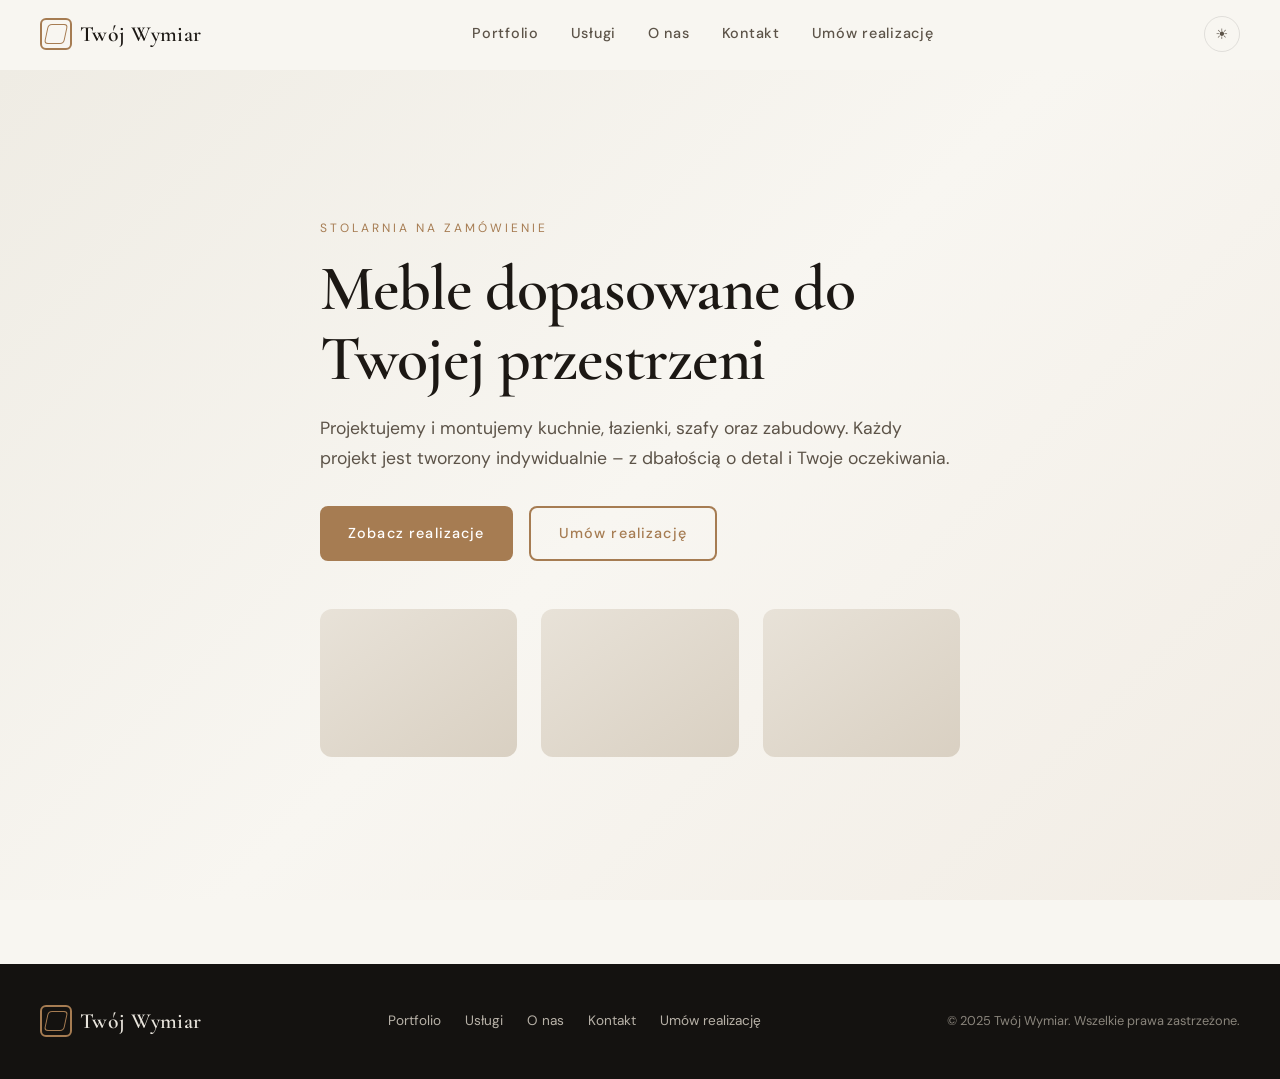
==== commit 0f82fdfd: "Add files via upload" ====
--- a/index.html
+++ b/index.html
@@ -1,1888 +1,75 @@
 <!DOCTYPE html>
 <html lang="pl" data-theme="light">
-  <head>
-    <meta charset="UTF-8" />
-    <title>Twój Wymiar – stolarnia na miarę</title>
-    <meta
-      name="description"
-      content="Twój Wymiar – eleganckie, wykonywane na zamówienie kuchnie, łazienki, szafy i zabudowy. Projektowanie i montaż mebli dopasowanych do Twojej przestrzeni."
-    />
-    <meta name="viewport" content="width=device-width, initial-scale=1" />
-    <link rel="preconnect" href="https://fonts.googleapis.com" />
-    <link rel="preconnect" href="https://fonts.gstatic.com" crossorigin />
-    <link
-      href="https://fonts.googleapis.com/css2?family=Cormorant+Garamond:wght@400;500;600;700&family=DM+Sans:wght@300;400;500;600;700&display=swap"
-      rel="stylesheet"
-    />
-    <style>
-      :root {
-        --bg-main: #faf8f5;
-        --bg-alt: #f5f2ee;
-        --text-main: #2a2118;
-        --accent: #c9a96e;
-        --accent-soft: #b08d6a;
-        --border-soft: rgba(42, 33, 24, 0.08);
-        --card-bg: #ffffff;
-        --nav-blur-bg: rgba(250, 248, 245, 0.85);
-        --shadow-soft: 0 24px 40px rgba(0, 0, 0, 0.06);
-      }
-
-      [data-theme="dark"] {
-        --bg-main: #151310;
-        --bg-alt: #1c1915;
-        --text-main: #f5ede1;
-        --accent: #d8b981;
-        --accent-soft: #c09a6a;
-        --border-soft: rgba(245, 237, 225, 0.08);
-        --card-bg: #201d19;
-        --nav-blur-bg: rgba(16, 14, 11, 0.85);
-        --shadow-soft: 0 26px 60px rgba(0, 0, 0, 0.55);
-      }
-
-      * {
-        box-sizing: border-box;
-        margin: 0;
-        padding: 0;
-      }
-
-      html {
-        scroll-behavior: smooth;
-      }
-
-      body {
-        font-family: "DM Sans", system-ui, -apple-system, BlinkMacSystemFont, "Segoe UI", sans-serif;
-        background: radial-gradient(circle at top left, #f5f2ee 0, var(--bg-main) 40%, var(--bg-alt) 100%);
-        color: var(--text-main);
-        -webkit-font-smoothing: antialiased;
-        line-height: 1.5;
-      }
-
-      img {
-        max-width: 100%;
-        display: block;
-      }
-
-      a {
-        text-decoration: none;
-        color: inherit;
-      }
-
-      button {
-        font-family: inherit;
-        border: none;
-        background: none;
-        cursor: pointer;
-      }
-
-      .page-wrapper {
-        min-height: 100vh;
-      }
-
-      /* Navbar */
-      .nav {
-        position: fixed;
-        inset-inline: 0;
-        top: 0;
-        z-index: 40;
-        display: flex;
-        justify-content: center;
-        transition: background 0.3s ease, box-shadow 0.3s ease, backdrop-filter 0.3s ease;
-      }
-
-      .nav-inner {
-        width: 100%;
-        max-width: 1120px;
-        display: flex;
-        align-items: center;
-        justify-content: space-between;
-        padding: 1.1rem 1.75rem;
-      }
-
-      .nav.scrolled {
-        background: var(--nav-blur-bg);
-        backdrop-filter: blur(20px);
-        box-shadow: 0 18px 45px rgba(0, 0, 0, 0.12);
-      }
-
-      .logo {
-        display: inline-flex;
-        align-items: center;
-        gap: 0.6rem;
-      }
-
-      .logo-mark {
-        width: 26px;
-        height: 26px;
-        border-radius: 8px;
-        border: 1px solid var(--accent-soft);
-        position: relative;
-        overflow: hidden;
-      }
-
-      .logo-mark::after {
-        content: "";
-        position: absolute;
-        inset: 3px;
-        border-radius: 6px;
-        border: 1px solid rgba(201, 169, 110, 0.6);
-        transform: skewX(-20deg);
-      }
-
-      .logo-text-main {
-        font-family: "Cormorant Garamond", "Times New Roman", serif;
-        font-size: 1.4rem;
-        letter-spacing: 0.08em;
-        text-transform: uppercase;
-      }
-
-      .logo-text-sub {
-        font-size: 0.65rem;
-        letter-spacing: 0.26em;
-        text-transform: uppercase;
-        opacity: 0.7;
-      }
-
-      .nav-links {
-        display: flex;
-        gap: 1.6rem;
-        font-size: 0.9rem;
-        letter-spacing: 0.12em;
-        text-transform: uppercase;
-      }
-
-      .nav-link {
-        position: relative;
-        padding-bottom: 0.15rem;
-      }
-
-      .nav-link::after {
-        content: "";
-        position: absolute;
-        left: 0;
-        bottom: 0;
-        width: 100%;
-        height: 1px;
-        transform-origin: left;
-        transform: scaleX(0);
-        background: linear-gradient(90deg, var(--accent), var(--accent-soft));
-        transition: transform 0.25s ease;
-      }
-
-      .nav-link:hover::after {
-        transform: scaleX(1);
-      }
-
-      .nav-cta {
-        display: inline-flex;
-        align-items: center;
-        gap: 0.4rem;
-        padding: 0.5rem 1.1rem;
-        border-radius: 999px;
-        border: 1px solid rgba(201, 169, 110, 0.4);
-        font-size: 0.75rem;
-        text-transform: uppercase;
-        letter-spacing: 0.18em;
-        background: radial-gradient(circle at top left, rgba(255, 255, 255, 0.85), rgba(248, 242, 233, 0.7));
-        box-shadow: 0 18px 34px rgba(0, 0, 0, 0.08);
-        transition: transform 0.2s ease, box-shadow 0.2s ease, background 0.2s ease;
-      }
-
-      .nav-cta:hover {
-        transform: translateY(-1px);
-        background: radial-gradient(circle at top left, rgba(255, 255, 255, 0.92), rgba(248, 242, 233, 0.92));
-        box-shadow: 0 22px 40px rgba(0, 0, 0, 0.12);
-      }
-
-      .theme-toggle {
-        margin-left: 1rem;
-        width: 46px;
-        height: 24px;
-        border-radius: 999px;
-        border: 1px solid rgba(201, 169, 110, 0.5);
-        background: rgba(250, 248, 245, 0.5);
-        position: relative;
-        display: inline-flex;
-        align-items: center;
-        padding-inline: 3px;
-        gap: 0.3rem;
-      }
-
-      .theme-toggle-thumb {
-        width: 18px;
-        height: 18px;
-        border-radius: 999px;
-        background: linear-gradient(145deg, var(--accent), var(--accent-soft));
-        box-shadow: 0 12px 18px rgba(0, 0, 0, 0.25);
-        position: absolute;
-        transition: transform 0.28s ease;
-      }
-
-      .theme-toggle-icon {
-        font-size: 0.6rem;
-        opacity: 0.65;
-      }
-
-      [data-theme="light"] .theme-toggle-thumb {
-        transform: translateX(1px);
-      }
-
-      [data-theme="dark"] .theme-toggle-thumb {
-        transform: translateX(21px);
-      }
-
-      .nav-right {
-        display: flex;
-        align-items: center;
-        gap: 0.8rem;
-      }
-
-      .nav-menu-toggle {
-        display: none;
-      }
-
-      /* Layout */
-      main {
-        padding-top: 80px;
-      }
-
-      section {
-        padding: 5rem 1.75rem;
-      }
-
-      .section-inner {
-        max-width: 1120px;
-        margin: 0 auto;
-      }
-
-      .section-heading {
-        font-family: "Cormorant Garamond", "Times New Roman", serif;
-        font-size: 2.4rem;
-        letter-spacing: 0.16em;
-        text-transform: uppercase;
-        margin-bottom: 0.5rem;
-      }
-
-      .section-subheading {
-        font-size: 0.85rem;
-        text-transform: uppercase;
-        letter-spacing: 0.24em;
-        opacity: 0.6;
-        margin-bottom: 1.5rem;
-      }
-
-      /* Hero */
-      .hero {
-        min-height: calc(100vh - 80px);
-        display: grid;
-        grid-template-columns: minmax(0, 1.2fr) minmax(0, 1fr);
-        gap: 3rem;
-        align-items: center;
-        position: relative;
-        overflow: hidden;
-      }
-
-      .hero-bg {
-        position: absolute;
-        inset: 0;
-        background: radial-gradient(circle at top left, rgba(201, 169, 110, 0.18), transparent 55%),
-          radial-gradient(circle at bottom right, rgba(176, 141, 106, 0.18), transparent 55%);
-        transform: translateY(0);
-        transition: transform 0.6s ease-out;
-        will-change: transform;
-        pointer-events: none;
-      }
-
-      .hero-left {
-        position: relative;
-        z-index: 1;
-      }
-
-      .hero-kicker {
-        font-size: 0.75rem;
-        text-transform: uppercase;
-        letter-spacing: 0.3em;
-        opacity: 0.65;
-        margin-bottom: 1rem;
-      }
-
-      .hero-title {
-        font-family: "Cormorant Garamond", "Times New Roman", serif;
-        font-size: 3.1rem;
-        line-height: 1.02;
-        font-weight: 500;
-        margin-bottom: 1.2rem;
-        letter-spacing: 0.2em;
-        text-transform: uppercase;
-        overflow: hidden;
-      }
-
-      .hero-title span {
-        display: inline-block;
-        opacity: 0;
-        transform: translateY(40%);
-      }
-
-      .hero-title span.visible {
-        opacity: 1;
-        transform: translateY(0);
-        transition: opacity 0.45s ease, transform 0.45s ease;
-      }
-
-      .hero-subtitle {
-        max-width: 440px;
-        font-size: 0.95rem;
-        opacity: 0.8;
-      }
-
-      .hero-actions {
-        margin-top: 1.8rem;
-        display: flex;
-        flex-wrap: wrap;
-        gap: 0.9rem;
-      }
-
-      .btn {
-        display: inline-flex;
-        align-items: center;
-        justify-content: center;
-        padding: 0.8rem 1.7rem;
-        border-radius: 999px;
-        font-size: 0.85rem;
-        letter-spacing: 0.22em;
-        text-transform: uppercase;
-        border: 1px solid transparent;
-        transition: transform 0.2s ease, box-shadow 0.2s ease, background 0.2s ease, color 0.2s ease,
-          border-color 0.2s ease;
-        gap: 0.4rem;
-      }
-
-      .btn-primary {
-        background: linear-gradient(120deg, var(--accent), var(--accent-soft));
-        color: #fffdfa;
-        box-shadow: var(--shadow-soft);
-      }
-
-      .btn-primary:hover {
-        transform: translateY(-1px);
-        box-shadow: 0 28px 46px rgba(0, 0, 0, 0.18);
-      }
-
-      .btn-secondary {
-        border-color: rgba(42, 33, 24, 0.14);
-        background: rgba(245, 242, 238, 0.78);
-        color: var(--text-main);
-      }
-
-      .btn-secondary:hover {
-        background: rgba(245, 242, 238, 1);
-        transform: translateY(-1px);
-      }
-
-      .hero-meta {
-        display: flex;
-        flex-wrap: wrap;
-        gap: 2rem;
-        margin-top: 2rem;
-        font-size: 0.8rem;
-        opacity: 0.8;
-      }
-
-      .hero-meta-block span:first-child {
-        text-transform: uppercase;
-        letter-spacing: 0.18em;
-        font-size: 0.72rem;
-        opacity: 0.6;
-      }
-
-      .hero-meta-block span:last-child {
-        display: block;
-        margin-top: 0.18rem;
-      }
-
-      .hero-right {
-        position: relative;
-        z-index: 1;
-      }
-
-      .hero-image {
-        position: relative;
-        border-radius: 26px;
-        background: radial-gradient(circle at top, rgba(255, 255, 255, 0.75), rgba(212, 192, 160, 0.65));
-        padding: 1.5rem;
-        box-shadow: var(--shadow-soft);
-        overflow: hidden;
-      }
-
-      .hero-placeholder {
-        border-radius: 20px;
-        background: linear-gradient(135deg, #f3eee6, #e7ddd0);
-        height: 260px;
-        position: relative;
-        overflow: hidden;
-        transform-origin: center;
-        transition: transform 0.3s ease;
-      }
-
-      .hero-placeholder:hover {
-        transform: scale(1.03);
-      }
-
-      .hero-placeholder::before,
-      .hero-placeholder::after {
-        content: "";
-        position: absolute;
-        border-radius: 18px;
-        border: 1px solid rgba(195, 168, 123, 0.5);
-      }
-
-      .hero-placeholder::before {
-        inset: 14% 16%;
-      }
-
-      .hero-placeholder::after {
-        inset: 28% 24%;
-        transform: translate(4%, -6%);
-      }
-
-      .hero-tag {
-        position: absolute;
-        left: 1.8rem;
-        bottom: 1.5rem;
-        padding: 0.5rem 0.9rem;
-        border-radius: 999px;
-        background: rgba(21, 13, 5, 0.75);
-        backdrop-filter: blur(20px);
-        border: 1px solid rgba(249, 240, 225, 0.4);
-        color: #fdf7ee;
-        font-size: 0.72rem;
-        letter-spacing: 0.18em;
-        text-transform: uppercase;
-      }
-
-      /* Reveal base */
-      .reveal {
-        opacity: 0;
-        transform: translateY(40px);
-        transition: opacity 0.6s ease, transform 0.6s ease;
-      }
-
-      .reveal.visible {
-        opacity: 1;
-        transform: translateY(0);
-      }
-
-      /* Portfolio */
-      .portfolio {
-        background: radial-gradient(circle at top right, #f5f2ee 0, var(--bg-main) 55%);
-      }
-
-      .portfolio-grid {
-        display: grid;
-        grid-template-columns: repeat(4, minmax(0, 1fr));
-        gap: 1.25rem;
-      }
-
-      .portfolio-card {
-        background: var(--card-bg);
-        border-radius: 20px;
-        padding: 0.75rem;
-        border: 1px solid var(--border-soft);
-        overflow: hidden;
-        position: relative;
-        transition: transform 0.25s ease, box-shadow 0.25s ease, border-color 0.25s ease;
-      }
-
-      .portfolio-image {
-        border-radius: 14px;
-        height: 150px;
-        background: linear-gradient(135deg, #e9e0d3, #d7c7b1);
-        overflow: hidden;
-        position: relative;
-        transform-origin: center;
-        transition: transform 0.3s ease;
-      }
-
-      .portfolio-card:hover .portfolio-image {
-        transform: scale(1.03);
-      }
-
-      .portfolio-image::before {
-        content: "";
-        position: absolute;
-        inset: -10%;
-        background-image: linear-gradient(
-          120deg,
-          rgba(255, 255, 255, 0.3) 0,
-          rgba(255, 255, 255, 0) 40%,
-          rgba(255, 255, 255, 0.3) 70%,
-          rgba(255, 255, 255, 0) 100%
-        );
-        transform: translateX(-60%);
-        transition: transform 0.6s ease;
-      }
-
-      .portfolio-card:hover .portfolio-image::before {
-        transform: translateX(40%);
-      }
-
-      .portfolio-body {
-        padding: 0.75rem 0.25rem 0.3rem;
-      }
-
-      .portfolio-title {
-        font-family: "Cormorant Garamond", "Times New Roman", serif;
-        font-size: 1.1rem;
-        margin-bottom: 0.1rem;
-        letter-spacing: 0.06em;
-        text-transform: uppercase;
-      }
-
-      .portfolio-meta {
-        font-size: 0.75rem;
-        text-transform: uppercase;
-        letter-spacing: 0.18em;
-        opacity: 0.6;
-      }
-
-      .portfolio-hover {
-        position: absolute;
-        inset: 0.75rem;
-        border-radius: 16px;
-        background: linear-gradient(160deg, rgba(13, 9, 4, 0.9), rgba(34, 24, 12, 0.95));
-        color: #fdf7ed;
-        padding: 1rem;
-        display: flex;
-        flex-direction: column;
-        justify-content: flex-end;
-        opacity: 0;
-        transform: translateY(10%);
-        transition: opacity 0.25s ease, transform 0.25s ease;
-        font-size: 0.8rem;
-      }
-
-      .portfolio-card:hover .portfolio-hover {
-        opacity: 1;
-        transform: translateY(0);
-      }
-
-      /* Services + quote */
-      .services {
-        background: var(--bg-alt);
-      }
-
-      .services-layout {
-        display: grid;
-        grid-template-columns: minmax(0, 1.1fr) minmax(0, 1.1fr);
-        gap: 3rem;
-        align-items: flex-start;
-      }
-
-      .service-grid {
-        display: grid;
-        grid-template-columns: repeat(2, minmax(0, 1fr));
-        gap: 1.3rem;
-      }
-
-      .service-card {
-        background: var(--card-bg);
-        border-radius: 20px;
-        padding: 1.3rem 1.2rem;
-        border: 1px solid var(--border-soft);
-        box-shadow: 0 16px 30px rgba(0, 0, 0, 0.03);
-        transition: transform 0.2s ease, box-shadow 0.2s ease, border-color 0.2s ease;
-      }
-
-      .service-card:hover {
-        transform: translateY(-3px);
-        box-shadow: var(--shadow-soft);
-        border-color: rgba(201, 169, 110, 0.5);
-      }
-
-      .service-icon {
-        width: 30px;
-        height: 30px;
-        border-radius: 999px;
-        border: 1px solid rgba(201, 169, 110, 0.4);
-        display: flex;
-        align-items: center;
-        justify-content: center;
-        font-size: 0.85rem;
-        margin-bottom: 0.7rem;
-      }
-
-      .service-title {
-        font-family: "Cormorant Garamond", "Times New Roman", serif;
-        font-size: 1.2rem;
-        letter-spacing: 0.08em;
-        text-transform: uppercase;
-        margin-bottom: 0.2rem;
-      }
-
-      .service-text {
-        font-size: 0.85rem;
-        margin-bottom: 0.5rem;
-        opacity: 0.8;
-      }
-
-      .service-price {
-        font-size: 0.78rem;
-        text-transform: uppercase;
-        letter-spacing: 0.22em;
-        color: var(--accent-soft);
-      }
-
-      .form-card {
-        background: var(--card-bg);
-        border-radius: 24px;
-        padding: 1.7rem 1.6rem;
-        border: 1px solid var(--border-soft);
-        box-shadow: 0 18px 40px rgba(0, 0, 0, 0.04);
-      }
-
-      .form-grid {
-        display: grid;
-        grid-template-columns: repeat(2, minmax(0, 1fr));
-        gap: 1rem;
-      }
-
-      .form-field {
-        display: flex;
-        flex-direction: column;
-        gap: 0.35rem;
-        font-size: 0.78rem;
-      }
-
-      .form-field-full {
-        grid-column: 1 / -1;
-      }
-
-      .form-label {
-        text-transform: uppercase;
-        letter-spacing: 0.2em;
-        opacity: 0.7;
-      }
-
-      .form-input,
-      .form-select,
-      .form-textarea {
-        border-radius: 999px;
-        border: 1px solid var(--border-soft);
-        padding: 0.7rem 1rem;
-        font-size: 0.85rem;
-        background: rgba(248, 244, 239, 0.7);
-        outline: none;
-        transition: border-color 0.2s ease, box-shadow 0.2s ease, background 0.2s ease;
-        color: var(--text-main);
-      }
-
-      .form-textarea {
-        border-radius: 18px;
-        min-height: 90px;
-        resize: vertical;
-      }
-
-      .form-input:focus,
-      .form-select:focus,
-      .form-textarea:focus {
-        border-color: rgba(201, 169, 110, 0.9);
-        box-shadow: 0 0 0 1px rgba(201, 169, 110, 0.6);
-        background: rgba(250, 248, 245, 0.98);
-      }
-
-      .form-error {
-        color: #b73b3b;
-        font-size: 0.7rem;
-        margin-top: 0.12rem;
-      }
-
-      .form-footer {
-        display: flex;
-        justify-content: flex-end;
-        margin-top: 1.1rem;
-      }
-
-      /* About */
-      .about {
-        background: var(--bg-main);
-      }
-
-      .about-layout {
-        display: grid;
-        grid-template-columns: minmax(0, 1.1fr) minmax(0, 1.1fr);
-        gap: 3rem;
-        align-items: center;
-      }
-
-      .about-media {
-        position: relative;
-      }
-
-      .about-placeholder {
-        border-radius: 26px;
-        height: 320px;
-        background: linear-gradient(135deg, #f0e7db, #dac6ae);
-        overflow: hidden;
-        transform-origin: center;
-        transition: transform 0.3s ease;
-      }
-
-      .about-placeholder:hover {
-        transform: scale(1.03);
-      }
-
-      .about-placeholder::before {
-        content: "";
-        position: absolute;
-        inset: 14% 12%;
-        border-radius: 22px;
-        border: 1px solid rgba(193, 166, 126, 0.7);
-      }
-
-      .about-content p {
-        font-size: 0.9rem;
-        opacity: 0.9;
-        margin-bottom: 0.75rem;
-      }
-
-      .about-stats {
-        display: flex;
-        flex-wrap: wrap;
-        gap: 1.8rem;
-        margin-top: 1.4rem;
-      }
-
-      .stat {
-        min-width: 120px;
-      }
-
-      .stat-number {
-        font-family: "Cormorant Garamond", "Times New Roman", serif;
-        font-size: 1.8rem;
-        letter-spacing: 0.18em;
-        text-transform: uppercase;
-      }
-
-      .stat-label {
-        font-size: 0.78rem;
-        letter-spacing: 0.18em;
-        text-transform: uppercase;
-        opacity: 0.65;
-      }
-
-      /* Reviews */
-      .reviews {
-        background: var(--bg-alt);
-      }
-
-      .reviews-grid {
-        display: grid;
-        grid-template-columns: repeat(3, minmax(0, 1fr));
-        gap: 1.5rem;
-      }
-
-      .review-card {
-        background: var(--card-bg);
-        border-radius: 20px;
-        padding: 1.4rem 1.2rem;
-        border: 1px solid var(--border-soft);
-        box-shadow: 0 18px 40px rgba(0, 0, 0, 0.03);
-        font-size: 0.85rem;
-      }
-
-      .review-header {
-        display: flex;
-        align-items: center;
-        justify-content: space-between;
-        margin-bottom: 0.6rem;
-      }
-
-      .review-name {
-        font-weight: 500;
-      }
-
-      .review-date {
-        font-size: 0.75rem;
-        opacity: 0.6;
-      }
-
-      .review-stars {
-        color: var(--accent-soft);
-        font-size: 0.75rem;
-        margin-bottom: 0.5rem;
-      }
-
-      /* Social section */
-      .social {
-        background: var(--bg-main);
-      }
-
-      .social-grid {
-        display: grid;
-        grid-template-columns: repeat(3, minmax(0, 1fr));
-        gap: 1.25rem;
-      }
-
-      .social-card {
-        background: var(--card-bg);
-        border-radius: 18px;
-        border: 1px solid var(--border-soft);
-        overflow: hidden;
-        font-size: 0.8rem;
-        display: flex;
-        flex-direction: column;
-      }
-
-      .social-image {
-        height: 140px;
-        background: linear-gradient(135deg, #e9e1d7, #d7c3af);
-        transform-origin: center;
-        transition: transform 0.3s ease;
-      }
-
-      .social-card:hover .social-image {
-        transform: scale(1.04);
-      }
-
-      .social-body {
-        padding: 0.9rem 0.9rem 1rem;
-      }
-
-      .social-caption {
-        margin-bottom: 0.4rem;
-      }
-
-      .social-meta {
-        font-size: 0.72rem;
-        opacity: 0.65;
-      }
-
-      /* Contact */
-      .contact {
-        background: var(--bg-alt);
-      }
-
-      .contact-layout {
-        display: grid;
-        grid-template-columns: minmax(0, 1.1fr) minmax(0, 1.1fr);
-        gap: 3rem;
-        align-items: flex-start;
-      }
-
-      .contact-form {
-        background: var(--card-bg);
-        border-radius: 24px;
-        padding: 1.7rem 1.6rem;
-        border: 1px solid var(--border-soft);
-        box-shadow: 0 18px 40px rgba(0, 0, 0, 0.04);
-      }
-
-      .contact-info {
-        font-size: 0.9rem;
-      }
-
-      .contact-list {
-        list-style: none;
-        margin-top: 1rem;
-        margin-bottom: 1.4rem;
-      }
-
-      .contact-list li {
-        margin-bottom: 0.45rem;
-      }
-
-      .map-placeholder {
-        border-radius: 18px;
-        overflow: hidden;
-        border: 1px solid var(--border-soft);
-        height: 220px;
-      }
-
-      iframe {
-        border: 0;
-        width: 100%;
-        height: 100%;
-      }
-
-      /* Footer */
-      footer {
-        background: #11100e;
-        color: #f3ece2;
-        padding: 2.2rem 1.75rem 2.4rem;
-      }
-
-      .footer-inner {
-        max-width: 1120px;
-        margin: 0 auto;
-        display: flex;
-        justify-content: space-between;
-        align-items: center;
-        gap: 1rem;
-        font-size: 0.8rem;
-      }
-
-      .footer-links {
-        display: flex;
-        gap: 1.4rem;
-        font-size: 0.78rem;
-        letter-spacing: 0.18em;
-        text-transform: uppercase;
-        opacity: 0.75;
-      }
-
-      .footer-copy {
-        font-size: 0.74rem;
-        opacity: 0.7;
-      }
-
-      /* Responsive */
-      @media (max-width: 960px) {
-        .hero {
-          grid-template-columns: minmax(0, 1fr);
-          gap: 2.4rem;
-        }
-
-        .hero-right {
-          order: -1;
-        }
-
-        .portfolio-grid {
-          grid-template-columns: repeat(2, minmax(0, 1fr));
-        }
-
-        .services-layout,
-        .about-layout,
-        .contact-layout {
-          grid-template-columns: minmax(0, 1fr);
-        }
-
-        .services-layout {
-          gap: 2.3rem;
-        }
-
-        .service-grid {
-          grid-template-columns: minmax(0, 1fr);
-        }
-
-        .reviews-grid {
-          grid-template-columns: repeat(2, minmax(0, 1fr));
-        }
-
-        .social-grid {
-          grid-template-columns: repeat(2, minmax(0, 1fr));
-        }
-
-        .nav-links {
-          display: none;
-        }
-
-        .nav-menu-toggle {
-          display: inline-flex;
-          align-items: center;
-          justify-content: center;
-          width: 32px;
-          height: 32px;
-          border-radius: 999px;
-          border: 1px solid rgba(201, 169, 110, 0.6);
-          font-size: 0.75rem;
-        }
-
-        .mobile-menu {
-          position: fixed;
-          top: 64px;
-          left: 0;
-          right: 0;
-          background: var(--nav-blur-bg);
-          backdrop-filter: blur(22px);
-          border-bottom: 1px solid var(--border-soft);
-          padding: 1.2rem 1.75rem 1.4rem;
-          display: none;
-        }
-
-        .mobile-menu.open {
-          display: block;
-        }
-
-        .mobile-menu ul {
-          list-style: none;
-          display: flex;
-          flex-direction: column;
-          gap: 0.8rem;
-          font-size: 0.83rem;
-          text-transform: uppercase;
-          letter-spacing: 0.22em;
-        }
-
-        .hero-title {
-          font-size: 2.4rem;
-        }
-      }
-
-      @media (max-width: 720px) {
-        section {
-          padding-inline: 1.1rem;
-        }
-
-        .portfolio-grid,
-        .reviews-grid,
-        .social-grid {
-          grid-template-columns: minmax(0, 1fr);
-        }
-
-        .form-grid {
-          grid-template-columns: minmax(0, 1fr);
-        }
-
-        .footer-inner {
-          flex-direction: column;
-          align-items: flex-start;
-        }
-      }
-    </style>
-  </head>
-  <body>
-    <div class="page-wrapper">
-      <header class="nav" id="nav">
-        <div class="nav-inner">
-          <a href="#hero" class="logo">
-            <div class="logo-mark" aria-hidden="true"></div>
-            <div>
-              <div class="logo-text-main">Twój Wymiar</div>
-              <div class="logo-text-sub">Stolarnia na miarę</div>
-            </div>
-          </a>
-          <nav class="nav-links" aria-label="Główna nawigacja">
-            <a href="#portfolio" class="nav-link">Portfolio</a>
-            <a href="#services" class="nav-link">Usługi</a>
-            <a href="#about" class="nav-link">O nas</a>
-            <a href="#contact" class="nav-link">Kontakt</a>
-          </nav>
-          <div class="nav-right">
-            <button class="nav-cta" data-scroll-to="#services" type="button">
-              <span>Umów pomiar</span>
-            </button>
-            <button class="theme-toggle" id="themeToggle" type="button" aria-label="Przełącz motyw">
-              <span class="theme-toggle-icon">☀</span>
-              <span class="theme-toggle-icon">☾</span>
-              <span class="theme-toggle-thumb"></span>
-            </button>
-            <button class="nav-menu-toggle" id="navMenuToggle" type="button" aria-label="Menu">
-              ☰
-            </button>
+<head>
+  <meta charset="UTF-8" />
+  <meta name="viewport" content="width=device-width, initial-scale=1" />
+  <title>Twój Wymiar – stolarnia na miarę</title>
+  <meta name="description" content="Kuchnie, łazienki, szafy i zabudowy na zamówienie. Projektowanie i montaż mebli dopasowanych do Twojej przestrzeni." />
+  <link rel="preconnect" href="https://fonts.googleapis.com" />
+  <link rel="preconnect" href="https://fonts.gstatic.com" crossorigin />
+  <link href="https://fonts.googleapis.com/css2?family=Cormorant+Garamond:wght@400;500;600;700&family=DM+Sans:wght@400;500;600;700&display=swap" rel="stylesheet" />
+  <link rel="stylesheet" href="styles.css" />
+  <style>
+    .hero { min-height: calc(100vh - 70px); display: flex; align-items: center; background: linear-gradient(135deg, var(--bg-alt) 0%, var(--bg-main) 50%, rgba(166, 124, 82, 0.08) 100%); }
+    .hero-content { max-width: 640px; }
+    .hero-badge { display: inline-block; font-size: 0.75rem; letter-spacing: 0.25em; text-transform: uppercase; color: var(--accent); margin-bottom: 1rem; }
+    .hero-title { font-family: "Cormorant Garamond", serif; font-size: clamp(2.5rem, 5vw, 4rem); font-weight: 600; line-height: 1.1; letter-spacing: -0.02em; margin-bottom: 1.25rem; }
+    .hero-text { font-size: 1.1rem; color: var(--text-muted); margin-bottom: 2rem; line-height: 1.7; }
+    .hero-actions { display: flex; gap: 1rem; flex-wrap: wrap; }
+    .preview-grid { display: grid; grid-template-columns: repeat(3, 1fr); gap: 1.5rem; margin-top: 3rem; }
+    .preview-card { aspect-ratio: 4/3; background: linear-gradient(145deg, #e8e2d8, #d9d0c2); border-radius: 12px; overflow: hidden; transition: transform 0.3s; }
+    .preview-card:hover { transform: scale(1.02); }
+    @media (max-width: 768px) { .preview-grid { grid-template-columns: 1fr; } }
+  </style>
+</head>
+<body>
+  <nav class="nav" id="nav">
+    <div class="nav-inner">
+      <a href="index.html" class="logo"><div class="logo-mark"></div><span class="logo-text">Twój Wymiar</span></a>
+      <div class="nav-links">
+        <a href="portfolio.html" class="nav-link">Portfolio</a>
+        <a href="uslugi.html" class="nav-link">Usługi</a>
+        <a href="o-nas.html" class="nav-link">O nas</a>
+        <a href="kontakt.html" class="nav-link">Kontakt</a>
+        <a href="umowienie.html" class="nav-link">Umów realizację</a>
+      </div>
+      <button class="theme-btn" id="themeBtn" aria-label="Zmień motyw">☀</button>
+      <button class="nav-toggle" id="navToggle" aria-label="Menu">☰</button>
+    </div>
+  </nav>
+  <main class="main">
+    <section class="hero">
+      <div class="container">
+        <div class="hero-content">
+          <span class="hero-badge">Stolarnia na zamówienie</span>
+          <h1 class="hero-title">Meble dopasowane do Twojej przestrzeni</h1>
+          <p class="hero-text">Projektujemy i montujemy kuchnie, łazienki, szafy oraz zabudowy. Każdy projekt jest tworzony indywidualnie – z dbałością o detal i Twoje oczekiwania.</p>
+          <div class="hero-actions">
+            <a href="portfolio.html" class="btn btn-primary">Zobacz realizacje</a>
+            <a href="umowienie.html" class="btn btn-outline">Umów realizację</a>
+          </div>
+          <div class="preview-grid">
+            <div class="preview-card"></div>
+            <div class="preview-card"></div>
+            <div class="preview-card"></div>
           </div>
         </div>
-      </header>
-      <div class="mobile-menu" id="mobileMenu">
-        <ul>
-          <li><a href="#portfolio" data-mobile-link>Portfolio</a></li>
-          <li><a href="#services" data-mobile-link>Usługi</a></li>
-          <li><a href="#about" data-mobile-link>O nas</a></li>
-          <li><a href="#contact" data-mobile-link>Kontakt</a></li>
-        </ul>
       </div>
-
-      <main>
-        <!-- Hero -->
-        <section id="hero">
-          <div class="section-inner hero">
-            <div class="hero-bg" id="heroBg"></div>
-            <div class="hero-left reveal">
-              <div class="hero-kicker">kompleksowa stolarka &amp; zabudowy</div>
-              <h1 class="hero-title" id="heroTitle">
-                <span>Wymiar</span> <span>Twojej</span> <span>przestrzeni</span>
-              </h1>
-              <p class="hero-subtitle">
-                Projektujemy i montujemy kuchnie, łazienki, szafy i zabudowy, które pracują na Twój
-                komfort każdego dnia. Milimetr po milimetrze.
-              </p>
-              <div class="hero-actions">
-                <button class="btn btn-primary" data-scroll-to="#portfolio" type="button">
-                  Zobacz realizacje
-                </button>
-                <button class="btn btn-secondary" data-scroll-to="#services" type="button">
-                  Zamów wycenę
-                </button>
-              </div>
-              <div class="hero-meta">
-                <div class="hero-meta-block">
-                  <span>Zakres</span>
-                  <span>Kuchnie · Łazienki · Szafy · Zabudowy</span>
-                </div>
-                <div class="hero-meta-block">
-                  <span>Obszar</span>
-                  <span>Miasto i okolice – montaż na miejscu</span>
-                </div>
-              </div>
-            </div>
-            <div class="hero-right reveal">
-              <div class="hero-image">
-                <div class="hero-placeholder" aria-hidden="true"></div>
-                <div class="hero-tag">Placeholder wizualizacji zabudowy kuchennej</div>
-              </div>
-            </div>
-          </div>
-        </section>
-
-        <!-- Portfolio -->
-        <section id="portfolio" class="portfolio">
-          <div class="section-inner reveal">
-            <div class="section-subheading">Portfolio</div>
-            <h2 class="section-heading">Realizacje na wymiar</h2>
-            <p style="max-width: 520px; font-size: 0.9rem; opacity: 0.8; margin-bottom: 2rem">
-              Przykładowe projekty zrealizowane dla klientów indywidualnych. Wszystkie zdjęcia
-              pełnią funkcję placeholderów – miejsce na Twoje realizacje.
-            </p>
-            <div class="portfolio-grid">
-              <article class="portfolio-card">
-                <div class="portfolio-image"></div>
-                <div class="portfolio-body">
-                  <div class="portfolio-title">Kuchnia w zabudowie pod sufit</div>
-                  <div class="portfolio-meta">Kuchnie · Zabudowa</div>
-                </div>
-                <div class="portfolio-hover">
-                  Jasna kuchnia w zabudowie pod sam sufit z ukrytymi sprzętami AGD i systemami
-                  cichego domyku. Placeholder zdjęcia.
-                </div>
-              </article>
-              <article class="portfolio-card">
-                <div class="portfolio-image"></div>
-                <div class="portfolio-body">
-                  <div class="portfolio-title">Łazienka z zabudową pralki</div>
-                  <div class="portfolio-meta">Łazienki · Zabudowy</div>
-                </div>
-                <div class="portfolio-hover">
-                  Minimalistyczna zabudowa łazienkowa z miejscem na pralkę, kosze i chemię
-                  gospodarczą. Placeholder zdjęcia.
-                </div>
-              </article>
-              <article class="portfolio-card">
-                <div class="portfolio-image"></div>
-                <div class="portfolio-body">
-                  <div class="portfolio-title">Garderoba w przedpokoju</div>
-                  <div class="portfolio-meta">Szafy i garderoby</div>
-                </div>
-                <div class="portfolio-hover">
-                  Wysoka szafa z lustrami, oświetleniem i organizerami na buty – dopasowana do
-                  wnęki. Placeholder zdjęcia.
-                </div>
-              </article>
-              <article class="portfolio-card">
-                <div class="portfolio-image"></div>
-                <div class="portfolio-body">
-                  <div class="portfolio-title">Zabudowa salonu z TV</div>
-                  <div class="portfolio-meta">Zabudowy domowe</div>
-                </div>
-                <div class="portfolio-hover">
-                  Zabudowa RTV z miejscem na telewizor, półkami na książki i ukrytym miejscem na
-                  okablowanie. Placeholder zdjęcia.
-                </div>
-              </article>
-              <article class="portfolio-card">
-                <div class="portfolio-image"></div>
-                <div class="portfolio-body">
-                  <div class="portfolio-title">Wyspa kuchenna z drewnem</div>
-                  <div class="portfolio-meta">Kuchnie</div>
-                </div>
-                <div class="portfolio-hover">
-                  Wyspa kuchenna z ciepłym drewnem i kamiennym blatem – serce domowej
-                  przestrzeni. Placeholder zdjęcia.
-                </div>
-              </article>
-              <article class="portfolio-card">
-                <div class="portfolio-image"></div>
-                <div class="portfolio-body">
-                  <div class="portfolio-title">Szafa wnękowa w sypialni</div>
-                  <div class="portfolio-meta">Szafy i garderoby</div>
-                </div>
-                <div class="portfolio-hover">
-                  Szafa z drzwiami przesuwnymi, strefą wieszakową i modułami na dodatki.
-                  Placeholder zdjęcia.
-                </div>
-              </article>
-              <article class="portfolio-card">
-                <div class="portfolio-image"></div>
-                <div class="portfolio-body">
-                  <div class="portfolio-title">Zabudowa pod schodami</div>
-                  <div class="portfolio-meta">Zabudowy</div>
-                </div>
-                <div class="portfolio-hover">
-                  Schowki pod schodami z wysuwanymi szufladami i półkami. Placeholder zdjęcia.
-                </div>
-              </article>
-              <article class="portfolio-card">
-                <div class="portfolio-image"></div>
-                <div class="portfolio-body">
-                  <div class="portfolio-title">Łazienka z szafką pod umywalką</div>
-                  <div class="portfolio-meta">Łazienki</div>
-                </div>
-                <div class="portfolio-hover">
-                  Szafka podumywalkowa z miejscem na ręczniki, kosmetyki i kosz. Placeholder
-                  zdjęcia.
-                </div>
-              </article>
-            </div>
-          </div>
-        </section>
-
-        <!-- Services & quote -->
-        <section id="services" class="services">
-          <div class="section-inner services-layout reveal">
-            <div>
-              <div class="section-subheading">Usługi</div>
-              <h2 class="section-heading">Pracujemy na Twój wymiar</h2>
-              <p style="max-width: 460px; font-size: 0.9rem; opacity: 0.85; margin-bottom: 1.8rem">
-                Od pierwszej koncepcji po montaż ostatniego frontu. Wybierz zakres, którego
-                potrzebujesz – resztą zajmiemy się my.
-              </p>
-              <div class="service-grid">
-                <article class="service-card">
-                  <div class="service-icon">◎</div>
-                  <div class="service-title">Kuchnie na zamówienie</div>
-                  <p class="service-text">
-                    Zabudowy kuchenne dopasowane do Twojej przestrzeni i rytmu dnia.
-                  </p>
-                  <div class="service-price">od 15&nbsp;000 zł</div>
-                </article>
-                <article class="service-card">
-                  <div class="service-icon">▢</div>
-                  <div class="service-title">Łazienki i zabudowy</div>
-                  <p class="service-text">
-                    Meble odporne na wilgoć i codzienne użytkowanie, z ukrytą funkcjonalnością.
-                  </p>
-                  <div class="service-price">od 8&nbsp;000 zł</div>
-                </article>
-                <article class="service-card">
-                  <div class="service-icon">≡</div>
-                  <div class="service-title">Szafy i garderoby</div>
-                  <p class="service-text">
-                    Systemy przechowywania, które rosną razem z Twoją garderobą.
-                  </p>
-                  <div class="service-price">od 5&nbsp;000 zł</div>
-                </article>
-                <article class="service-card">
-                  <div class="service-icon">⟂</div>
-                  <div class="service-title">Zabudowy domowe</div>
-                  <p class="service-text">
-                    Biblioteki, zabudowy RTV i niestandardowe rozwiązania w całym domu.
-                  </p>
-                  <div class="service-price">od 6&nbsp;000 zł</div>
-                </article>
-              </div>
-            </div>
-
-            <div>
-              <div class="form-card">
-                <h3
-                  style="
-                    font-family: 'Cormorant Garamond', 'Times New Roman', serif;
-                    font-size: 1.4rem;
-                    letter-spacing: 0.16em;
-                    text-transform: uppercase;
-                    margin-bottom: 0.7rem;
-                  "
-                >
-                  Wycena projektu
-                </h3>
-                <p style="font-size: 0.85rem; opacity: 0.8; margin-bottom: 1.3rem">
-                  Opowiedz nam krótko o swoim projekcie. Odezwiemy się z szacunkową wyceną i
-                  proponowanym terminem.
-                </p>
-                <form id="quoteForm" novalidate>
-                  <div class="form-grid">
-                    <div class="form-field">
-                      <label class="form-label" for="quoteName">Imię i nazwisko</label>
-                      <input
-                        id="quoteName"
-                        name="name"
-                        class="form-input"
-                        type="text"
-                        autocomplete="name"
-                      />
-                      <div class="form-error" data-error-for="quoteName"></div>
-                    </div>
-                    <div class="form-field">
-                      <label class="form-label" for="quoteEmail">Email</label>
-                      <input
-                        id="quoteEmail"
-                        name="email"
-                        class="form-input"
-                        type="email"
-                        autocomplete="email"
-                      />
-                      <div class="form-error" data-error-for="quoteEmail"></div>
-                    </div>
-                    <div class="form-field">
-                      <label class="form-label" for="quotePhone">Telefon</label>
-                      <input
-                        id="quotePhone"
-                        name="phone"
-                        class="form-input"
-                        type="tel"
-                        autocomplete="tel"
-                      />
-                      <div class="form-error" data-error-for="quotePhone"></div>
-                    </div>
-                    <div class="form-field">
-                      <label class="form-label" for="quoteService">Rodzaj usługi</label>
-                      <select id="quoteService" name="service" class="form-select">
-                        <option value="">Wybierz</option>
-                        <option value="kuchnia">Kuchnia na wymiar</option>
-                        <option value="lazienka">Łazienka</option>
-                        <option value="szafa">Szafa / garderoba</option>
-                        <option value="zabudowa">Zabudowa domowa</option>
-                      </select>
-                      <div class="form-error" data-error-for="quoteService"></div>
-                    </div>
-                    <div class="form-field form-field-full">
-                      <label class="form-label" for="quoteDescription">Opis projektu</label>
-                      <textarea
-                        id="quoteDescription"
-                        name="description"
-                        class="form-textarea"
-                      ></textarea>
-                      <div class="form-error" data-error-for="quoteDescription"></div>
-                    </div>
-                    <div class="form-field form-field-full">
-                      <label class="form-label" for="quoteDate">Preferowany termin</label>
-                      <input id="quoteDate" name="date" class="form-input" type="date" />
-                      <div class="form-error" data-error-for="quoteDate"></div>
-                    </div>
-                  </div>
-                  <div class="form-footer">
-                    <button class="btn btn-primary" type="submit">Wyślij zapytanie</button>
-                  </div>
-                  <div
-                    id="quoteSuccess"
-                    style="display: none; margin-top: 0.7rem; font-size: 0.8rem; opacity: 0.9"
-                  >
-                    Dziękujemy za wiadomość. To pole służy jako placeholder informacji o
-                    powodzeniu wysyłki.
-                  </div>
-                </form>
-              </div>
-            </div>
-          </div>
-        </section>
-
-        <!-- About -->
-        <section id="about" class="about">
-          <div class="section-inner about-layout reveal">
-            <div class="about-media">
-              <div class="about-placeholder" aria-hidden="true"></div>
-            </div>
-            <div class="about-content">
-              <div class="section-subheading">O nas</div>
-              <h2 class="section-heading">Stolarnia, która słucha wymiarów</h2>
-              <p>
-                Twój Wymiar to pracownia stolarska skupiona na tym, żeby Twoja przestrzeń pracowała
-                razem z Tobą. Zamiast katalogowych rozwiązań proponujemy meble, które powstają z
-                rozmowy, pomiaru i uważności na detale.
-              </p>
-              <p>
-                Każdy projekt traktujemy jako osobną historię – od pierwszego szkicu po ostatnie
-                domknięcie frontu. Wierzymy, że dobrze zaprojektowana zabudowa potrafi zmienić
-                codzienność w domu.
-              </p>
-              <div class="about-stats">
-                <div class="stat">
-                  <div class="stat-number" data-counter data-target="120">0</div>
-                  <div class="stat-label">Zrealizowanych projektów</div>
-                </div>
-                <div class="stat">
-                  <div class="stat-number" data-counter data-target="8">0</div>
-                  <div class="stat-label">Lat doświadczenia</div>
-                </div>
-                <div class="stat">
-                  <div class="stat-number" data-counter data-target="100">0</div>
-                  <div class="stat-label">Procent zadowolonych klientów</div>
-                </div>
-              </div>
-            </div>
-          </div>
-        </section>
-
-        <!-- Reviews -->
-        <section class="reviews">
-          <div class="section-inner reveal">
-            <div class="section-subheading">Opinie</div>
-            <h2 class="section-heading">Co mówią klienci</h2>
-            <p style="max-width: 440px; font-size: 0.9rem; opacity: 0.8; margin-bottom: 2rem">
-              Poniższe opinie są przykładowymi placeholderami w stylu Google Reviews – miejsce na
-              realne rekomendacje klientów.
-            </p>
-            <div class="reviews-grid">
-              <article class="review-card">
-                <div class="review-header">
-                  <div>
-                    <div class="review-name">Anna</div>
-                    <div class="review-date">styczeń 2026</div>
-                  </div>
-                  <div class="review-stars">★★★★★</div>
-                </div>
-                <p>
-                  „Kuchnia wyszła lepiej niż się spodziewałam. Wszystko dopasowane co do
-                  milimetra, a montaż przebiegł bardzo sprawnie. Placeholder treści opinii.”
-                </p>
-              </article>
-              <article class="review-card">
-                <div class="review-header">
-                  <div>
-                    <div class="review-name">Marek</div>
-                    <div class="review-date">grudzień 2025</div>
-                  </div>
-                  <div class="review-stars">★★★★★</div>
-                </div>
-                <p>
-                  „Świetny kontakt na każdym etapie, od projektu po montaż. Szafa w przedpokoju
-                  rozwiązała wszystkie problemy z przechowywaniem. Placeholder treści opinii.”
-                </p>
-              </article>
-              <article class="review-card">
-                <div class="review-header">
-                  <div>
-                    <div class="review-name">Kasia</div>
-                    <div class="review-date">listopad 2025</div>
-                  </div>
-                  <div class="review-stars">★★★★★</div>
-                </div>
-                <p>
-                  „Doceniam dbałość o detale i porządek podczas prac. Zabudowa w salonie wygląda
-                  jak z katalogu. Placeholder treści opinii.”
-                </p>
-              </article>
-            </div>
-          </div>
-        </section>
-
-        <!-- Social -->
-        <section class="social">
-          <div class="section-inner reveal">
-            <div class="section-subheading">Social media</div>
-            <h2 class="section-heading">Z życia pracowni</h2>
-            <p style="max-width: 460px; font-size: 0.9rem; opacity: 0.8; margin-bottom: 2rem">
-              Miejsce na wpisy z Facebooka, relacje z montażu i ujęcia zza kulis. Wszystkie
-              kafelki poniżej są placeholderami.
-            </p>
-            <div class="social-grid">
-              <article class="social-card">
-                <div class="social-image"></div>
-                <div class="social-body">
-                  <div class="social-caption">
-                    Nowa kuchnia w realizacji – fronty w kolorze ciepłej bieli i fornir dębowy.
-                    Placeholder opisu posta.
-                  </div>
-                  <div class="social-meta">Facebook · 12.01.2026</div>
-                </div>
-              </article>
-              <article class="social-card">
-                <div class="social-image"></div>
-                <div class="social-body">
-                  <div class="social-caption">
-                    Montaż zabudowy łazienkowej z ukrytą pralką i szufladami na kosmetyki.
-                    Placeholder opisu posta.
-                  </div>
-                  <div class="social-meta">Relacje · 05.01.2026</div>
-                </div>
-              </article>
-              <article class="social-card">
-                <div class="social-image"></div>
-                <div class="social-body">
-                  <div class="social-caption">
-                    Szafa w przedpokoju z oświetleniem LED i panelem tapicerowanym. Placeholder
-                    opisu posta.
-                  </div>
-                  <div class="social-meta">Facebook · 20.12.2025</div>
-                </div>
-              </article>
-            </div>
-          </div>
-        </section>
-
-        <!-- Contact -->
-        <section id="contact" class="contact">
-          <div class="section-inner contact-layout reveal">
-            <div class="contact-form">
-              <div class="section-subheading">Kontakt</div>
-              <h2 class="section-heading">Umów konsultację</h2>
-              <p style="max-width: 420px; font-size: 0.9rem; opacity: 0.8; margin-bottom: 1.5rem">
-                Opisz nam krótko swój pomysł – wrócimy do Ciebie z propozycją terminu spotkania i
-                kolejnymi krokami. Formularz jest przykładowy, bez podpiętego backendu.
-              </p>
-              <form id="contactForm" novalidate>
-                <div class="form-grid">
-                  <div class="form-field">
-                    <label class="form-label" for="contactName">Imię i nazwisko</label>
-                    <input
-                      id="contactName"
-                      name="name"
-                      class="form-input"
-                      type="text"
-                      autocomplete="name"
-                    />
-                    <div class="form-error" data-error-for="contactName"></div>
-                  </div>
-                  <div class="form-field">
-                    <label class="form-label" for="contactEmail">Email</label>
-                    <input
-                      id="contactEmail"
-                      name="email"
-                      class="form-input"
-                      type="email"
-                      autocomplete="email"
-                    />
-                    <div class="form-error" data-error-for="contactEmail"></div>
-                  </div>
-                  <div class="form-field">
-                    <label class="form-label" for="contactPhone">Telefon</label>
-                    <input
-                      id="contactPhone"
-                      name="phone"
-                      class="form-input"
-                      type="tel"
-                      autocomplete="tel"
-                    />
-                    <div class="form-error" data-error-for="contactPhone"></div>
-                  </div>
-                  <div class="form-field">
-                    <label class="form-label" for="contactDatetime">Data i godzina</label>
-                    <input
-                      id="contactDatetime"
-                      name="datetime"
-                      class="form-input"
-                      type="datetime-local"
-                    />
-                    <div class="form-error" data-error-for="contactDatetime"></div>
-                  </div>
-                  <div class="form-field form-field-full">
-                    <label class="form-label" for="contactMessage">Wiadomość</label>
-                    <textarea
-                      id="contactMessage"
-                      name="message"
-                      class="form-textarea"
-                    ></textarea>
-                    <div class="form-error" data-error-for="contactMessage"></div>
-                  </div>
-                </div>
-                <div class="form-footer">
-                  <button class="btn btn-primary" type="submit">Wyślij zgłoszenie</button>
-                </div>
-                <div
-                  id="contactSuccess"
-                  style="display: none; margin-top: 0.7rem; font-size: 0.8rem; opacity: 0.9"
-                >
-                  Formularz został wysłany (placeholder komunikatu). W wersji produkcyjnej tutaj
-                  pojawi się potwierdzenie z systemu.
-                </div>
-              </form>
-            </div>
-
-            <div class="contact-info">
-              <div class="section-subheading">Dane kontaktowe</div>
-              <h3
-                style="
-                  font-family: 'Cormorant Garamond', 'Times New Roman', serif;
-                  font-size: 1.5rem;
-                  letter-spacing: 0.16em;
-                  text-transform: uppercase;
-                  margin-bottom: 0.5rem;
-                "
-              >
-                Twój Wymiar
-              </h3>
-              <p style="font-size: 0.9rem; opacity: 0.8">
-                Wszystkie poniższe informacje są placeholderami i mogą zostać zastąpione
-                rzeczywistymi danymi firmy.
-              </p>
-              <ul class="contact-list">
-                <li>Telefon: +48 000 000 000 (placeholder)</li>
-                <li>Email: kontakt@twojwymiar.pl (placeholder)</li>
-                <li>Adres: ul. Przykładowa 1, 00-000 Miasto (placeholder)</li>
-                <li>Godziny: Pon–Pt 9:00–18:00 (placeholder)</li>
-              </ul>
-              <div class="map-placeholder">
-                <iframe
-                  title="Mapa – placeholder"
-                  src="https://www.google.com/maps/embed?pb=!1m18!1m12!1m3!1d0!2d0!3d0!2m3!1f0!2f0!3f0!3m2!1i1024!2i768!4f13.1!3m3!1m2!1s0x0%3A0x0!2sPlaceholder!5e0!3m2!1spl!2spl!4v0000000000000"
-                  loading="lazy"
-                  referrerpolicy="no-referrer-when-downgrade"
-                ></iframe>
-              </div>
-            </div>
-          </div>
-        </section>
-      </main>
-
-      <footer>
-        <div class="footer-inner">
-          <div class="logo">
-            <div class="logo-mark" aria-hidden="true"></div>
-            <div>
-              <div class="logo-text-main">Twój Wymiar</div>
-              <div class="logo-text-sub">Stolarnia na miarę</div>
-            </div>
-          </div>
-          <nav class="footer-links">
-            <a href="#portfolio">Portfolio</a>
-            <a href="#services">Usługi</a>
-            <a href="#about">O nas</a>
-            <a href="#contact">Kontakt</a>
-          </nav>
-          <div class="footer-copy">
-            © <span id="year"></span> Twój Wymiar. Wszystkie prawa zastrzeżone. (Placeholder stopki)
-          </div>
-        </div>
-      </footer>
+    </section>
+  </main>
+  <footer class="footer">
+    <div class="footer-inner">
+      <a href="index.html" class="logo"><div class="logo-mark"></div><span class="logo-text">Twój Wymiar</span></a>
+      <nav class="footer-links">
+        <a href="portfolio.html">Portfolio</a>
+        <a href="uslugi.html">Usługi</a>
+        <a href="o-nas.html">O nas</a>
+        <a href="kontakt.html">Kontakt</a>
+        <a href="umowienie.html">Umów realizację</a>
+      </nav>
+      <span class="footer-copy">© 2025 Twój Wymiar. Wszelkie prawa zastrzeżone.</span>
     </div>
-
-    <script>
-      (function () {
-        const root = document.documentElement;
-        const storedTheme = localStorage.getItem("twTheme");
-        if (storedTheme === "dark" || storedTheme === "light") {
-          root.setAttribute("data-theme", storedTheme);
-        }
-      })();
-
-      document.addEventListener("DOMContentLoaded", function () {
-        const root = document.documentElement;
-        const nav = document.getElementById("nav");
-        const themeToggle = document.getElementById("themeToggle");
-        const navMenuToggle = document.getElementById("navMenuToggle");
-        const mobileMenu = document.getElementById("mobileMenu");
-        const heroBg = document.getElementById("heroBg");
-        const heroTitle = document.getElementById("heroTitle");
-        const yearSpan = document.getElementById("year");
-
-        if (yearSpan) {
-          yearSpan.textContent = new Date().getFullYear().toString();
-        }
-
-        // Navbar scroll state
-        function updateNav() {
-          if (!nav) return;
-          if (window.scrollY > 4) {
-            nav.classList.add("scrolled");
-          } else {
-            nav.classList.remove("scrolled");
-          }
-        }
-        updateNav();
-        window.addEventListener("scroll", updateNav, { passive: true });
-
-        // Hero parallax
-        function updateParallax() {
-          if (!heroBg) return;
-          const offset = window.scrollY * 0.18;
-          heroBg.style.transform = "translateY(" + offset * -1 + "px)";
-        }
-        updateParallax();
-        window.addEventListener("scroll", updateParallax, { passive: true });
-
-        // Theme toggle
-        if (themeToggle) {
-          themeToggle.addEventListener("click", function () {
-            const current = root.getAttribute("data-theme") || "light";
-            const next = current === "light" ? "dark" : "light";
-            root.setAttribute("data-theme", next);
-            localStorage.setItem("twTheme", next);
-          });
-        }
-
-        // Mobile menu
-        if (navMenuToggle && mobileMenu) {
-          navMenuToggle.addEventListener("click", function () {
-            mobileMenu.classList.toggle("open");
-          });
-          mobileMenu.querySelectorAll("[data-mobile-link]").forEach(function (link) {
-            link.addEventListener("click", function () {
-              mobileMenu.classList.remove("open");
-            });
-          });
-        }
-
-        // Smooth scroll for buttons
-        document.querySelectorAll("[data-scroll-to]").forEach(function (btn) {
-          btn.addEventListener("click", function () {
-            const target = btn.getAttribute("data-scroll-to");
-            if (!target) return;
-            var el = document.querySelector(target);
-            if (el) {
-              el.scrollIntoView({ behavior: "smooth", block: "start" });
-            }
-          });
-        });
-
-        // Intersection Observer for reveal
-        const revealElements = document.querySelectorAll(".reveal");
-        const revealObserver = new IntersectionObserver(
-          function (entries, observer) {
-            entries.forEach(function (entry) {
-              if (entry.isIntersecting) {
-                entry.target.classList.add("visible");
-                observer.unobserve(entry.target);
-              }
-            });
-          },
-          { threshold: 0.15 }
-        );
-        revealElements.forEach(function (el) {
-          revealObserver.observe(el);
-        });
-
-        // Hero title word-by-word animation
-        if (heroTitle) {
-          const spans = heroTitle.querySelectorAll("span");
-          spans.forEach(function (span, index) {
-            setTimeout(function () {
-              span.classList.add("visible");
-            }, 200 + index * 260);
-          });
-        }
-
-        // Counters
-        const counterElements = document.querySelectorAll("[data-counter]");
-        const counterObserver = new IntersectionObserver(
-          function (entries, observer) {
-            entries.forEach(function (entry) {
-              if (entry.isIntersecting) {
-                const el = entry.target;
-                const target = Number(el.getAttribute("data-target") || "0");
-                const duration = 1200;
-                const start = performance.now();
-                function tick(now) {
-                  const progress = Math.min(1, (now - start) / duration);
-                  const value = Math.floor(target * progress);
-                  el.textContent = value.toString();
-                  if (progress < 1) {
-                    requestAnimationFrame(tick);
-                  }
-                }
-                requestAnimationFrame(tick);
-                observer.unobserve(el);
-              }
-            });
-          },
-          { threshold: 0.4 }
-        );
-        counterElements.forEach(function (el) {
-          counterObserver.observe(el);
-        });
-
-        // Simple form validation helpers
-        function setError(id, message) {
-          var errEl = document.querySelector('[data-error-for="' + id + '"]');
-          if (errEl) {
-            errEl.textContent = message || "";
-          }
-        }
-
-        function validateEmail(value) {
-          if (!value) return false;
-          return /^[^@\s]+@[^@\s]+\.[^@\s]+$/.test(value);
-        }
-
-        // Quote form
-        var quoteForm = document.getElementById("quoteForm");
-        if (quoteForm) {
-          quoteForm.addEventListener("submit", function (e) {
-            e.preventDefault();
-            var name = document.getElementById("quoteName");
-            var email = document.getElementById("quoteEmail");
-            var phone = document.getElementById("quotePhone");
-            var service = document.getElementById("quoteService");
-            var description = document.getElementById("quoteDescription");
-            var date = document.getElementById("quoteDate");
-            var valid = true;
-            setError("quoteName", "");
-            setError("quoteEmail", "");
-            setError("quotePhone", "");
-            setError("quoteService", "");
-            setError("quoteDescription", "");
-            setError("quoteDate", "");
-
-            if (!name.value.trim()) {
-              setError("quoteName", "Podaj imię i nazwisko.");
-              valid = false;
-            }
-            if (!validateEmail(email.value.trim())) {
-              setError("quoteEmail", "Podaj poprawny adres e-mail.");
-              valid = false;
-            }
-            if (!phone.value.trim()) {
-              setError("quotePhone", "Podaj numer telefonu.");
-              valid = false;
-            }
-            if (!service.value) {
-              setError("quoteService", "Wybierz rodzaj usługi.");
-              valid = false;
-            }
-            if (!description.value.trim()) {
-              setError("quoteDescription", "Opisz krótko swój projekt.");
-              valid = false;
-            }
-            if (!date.value) {
-              setError("quoteDate", "Podaj orientacyjny termin.");
-              valid = false;
-            }
-
-            if (valid) {
-              var success = document.getElementById("quoteSuccess");
-              if (success) {
-                success.style.display = "block";
-              }
-              quoteForm.reset();
-            }
-          });
-        }
-
-        // Contact form
-        var contactForm = document.getElementById("contactForm");
-        if (contactForm) {
-          contactForm.addEventListener("submit", function (e) {
-            e.preventDefault();
-            var name = document.getElementById("contactName");
-            var email = document.getElementById("contactEmail");
-            var phone = document.getElementById("contactPhone");
-            var datetime = document.getElementById("contactDatetime");
-            var message = document.getElementById("contactMessage");
-            var valid = true;
-            setError("contactName", "");
-            setError("contactEmail", "");
-            setError("contactPhone", "");
-            setError("contactDatetime", "");
-            setError("contactMessage", "");
-
-            if (!name.value.trim()) {
-              setError("contactName", "Podaj imię i nazwisko.");
-              valid = false;
-            }
-            if (!validateEmail(email.value.trim())) {
-              setError("contactEmail", "Podaj poprawny adres e-mail.");
-              valid = false;
-            }
-            if (!phone.value.trim()) {
-              setError("contactPhone", "Podaj numer telefonu.");
-              valid = false;
-            }
-            if (!datetime.value) {
-              setError("contactDatetime", "Podaj proponowaną datę i godzinę.");
-              valid = false;
-            }
-            if (!message.value.trim()) {
-              setError("contactMessage", "Napisz kilka zdań o projekcie.");
-              valid = false;
-            }
-
-            if (valid) {
-              var success = document.getElementById("contactSuccess");
-              if (success) {
-                success.style.display = "block";
-              }
-              contactForm.reset();
-            }
-          });
-        }
-      });
-    </script>
-  </body>
+  </footer>
+  <script src="common.js"></script>
+</body>
 </html>
-
--- a/styles.css
+++ b/styles.css
@@ -0,0 +1,83 @@
+/* Twój Wymiar – wspólne style */
+:root {
+  --bg-main: #f8f6f1;
+  --bg-alt: #efece4;
+  --bg-card: #ffffff;
+  --text-main: #1c1814;
+  --text-muted: #5c5348;
+  --accent: #a67c52;
+  --accent-dark: #8b6b44;
+  --accent-light: #d4b896;
+  --border: rgba(28, 24, 20, 0.1);
+  --nav-bg: rgba(248, 246, 241, 0.92);
+  --shadow: 0 4px 24px rgba(0, 0, 0, 0.06);
+  --shadow-lg: 0 12px 48px rgba(0, 0, 0, 0.1);
+}
+
+[data-theme="dark"] {
+  --bg-main: #1a1714;
+  --bg-alt: #242019;
+  --bg-card: #2d2822;
+  --text-main: #ebe6df;
+  --text-muted: #a89f92;
+  --accent: #c9a06a;
+  --accent-dark: #b08d5a;
+  --accent-light: #8b7355;
+  --border: rgba(235, 230, 223, 0.1);
+  --nav-bg: rgba(26, 23, 20, 0.95);
+  --shadow: 0 4px 24px rgba(0, 0, 0, 0.3);
+  --shadow-lg: 0 12px 48px rgba(0, 0, 0, 0.4);
+}
+
+* { box-sizing: border-box; margin: 0; padding: 0; }
+html { scroll-behavior: smooth; }
+body { font-family: "DM Sans", system-ui, sans-serif; background: var(--bg-main); color: var(--text-main); line-height: 1.6; -webkit-font-smoothing: antialiased; }
+a { text-decoration: none; color: inherit; }
+button { font-family: inherit; cursor: pointer; border: none; background: none; }
+img { max-width: 100%; display: block; }
+
+.nav { position: fixed; top: 0; left: 0; right: 0; z-index: 100; padding: 1rem 1.5rem; transition: background 0.3s, backdrop-filter 0.3s, box-shadow 0.3s; }
+.nav.scrolled { background: var(--nav-bg); backdrop-filter: blur(16px); box-shadow: var(--shadow); }
+.nav-inner { max-width: 1200px; margin: 0 auto; display: flex; align-items: center; justify-content: space-between; }
+.logo { display: flex; align-items: center; gap: 0.5rem; }
+.logo-mark { width: 32px; height: 32px; border: 2px solid var(--accent); border-radius: 6px; position: relative; }
+.logo-mark::after { content: ""; position: absolute; top: 4px; left: 4px; right: 4px; bottom: 4px; border: 1px solid var(--accent); border-radius: 4px; transform: skewX(-12deg); }
+.logo-text { font-family: "Cormorant Garamond", serif; font-size: 1.35rem; font-weight: 600; letter-spacing: 0.02em; }
+.nav-links { display: flex; gap: 2rem; font-size: 0.9rem; font-weight: 500; letter-spacing: 0.05em; }
+.nav-link { color: var(--text-muted); transition: color 0.2s; }
+.nav-link:hover, .nav-link.active { color: var(--accent); }
+.theme-btn { width: 36px; height: 36px; border-radius: 50%; border: 1px solid var(--border); display: flex; align-items: center; justify-content: center; font-size: 0.9rem; color: var(--text-muted); transition: all 0.2s; }
+.theme-btn:hover { color: var(--accent); border-color: var(--accent); }
+
+.main { padding-top: 70px; min-height: 100vh; }
+.container { max-width: 1200px; margin: 0 auto; padding: 0 1.5rem; }
+.section { padding: 5rem 0; }
+.section-title { font-family: "Cormorant Garamond", serif; font-size: 2.5rem; font-weight: 600; letter-spacing: 0.02em; margin-bottom: 0.5rem; }
+.section-subtitle { font-size: 0.85rem; text-transform: uppercase; letter-spacing: 0.2em; color: var(--text-muted); margin-bottom: 2.5rem; }
+
+.btn { display: inline-flex; align-items: center; justify-content: center; padding: 0.85rem 1.75rem; font-size: 0.9rem; font-weight: 500; letter-spacing: 0.08em; border-radius: 8px; transition: all 0.2s; }
+.btn-primary { background: var(--accent); color: #fff; }
+.btn-primary:hover { background: var(--accent-dark); transform: translateY(-1px); box-shadow: var(--shadow-lg); }
+.btn-outline { border: 2px solid var(--accent); color: var(--accent); }
+.btn-outline:hover { background: var(--accent); color: #fff; transform: translateY(-1px); }
+
+.form-group { margin-bottom: 1.25rem; }
+.form-label { display: block; font-size: 0.8rem; font-weight: 500; letter-spacing: 0.08em; color: var(--text-muted); margin-bottom: 0.4rem; }
+.form-input, .form-select, .form-textarea { width: 100%; padding: 0.75rem 1rem; font-size: 0.95rem; border: 1px solid var(--border); border-radius: 8px; background: var(--bg-main); color: var(--text-main); transition: border-color 0.2s, box-shadow 0.2s; }
+.form-textarea { min-height: 120px; resize: vertical; }
+.form-input:focus, .form-select:focus, .form-textarea:focus { outline: none; border-color: var(--accent); box-shadow: 0 0 0 3px rgba(166, 124, 82, 0.15); }
+.form-error { font-size: 0.8rem; color: #c44; margin-top: 0.3rem; }
+
+.footer { background: #141210; color: #e8e4dc; padding: 2.5rem 1.5rem; margin-top: 4rem; }
+.footer-inner { max-width: 1200px; margin: 0 auto; display: flex; justify-content: space-between; align-items: center; flex-wrap: wrap; gap: 1rem; }
+.footer-links { display: flex; gap: 1.5rem; font-size: 0.85rem; }
+.footer-links a { color: #b8b2a8; transition: color 0.2s; }
+.footer-links a:hover { color: var(--accent-light); }
+.footer-copy { font-size: 0.8rem; color: #8a857c; }
+
+.nav-toggle { display: none; width: 40px; height: 40px; align-items: center; justify-content: center; font-size: 1.2rem; }
+@media (max-width: 768px) {
+  .nav-links { display: none; }
+  .nav-toggle { display: flex; }
+  .nav.open .nav-links { display: flex; flex-direction: column; position: absolute; top: 100%; left: 0; right: 0; background: var(--nav-bg); padding: 1rem; gap: 0.5rem; }
+}
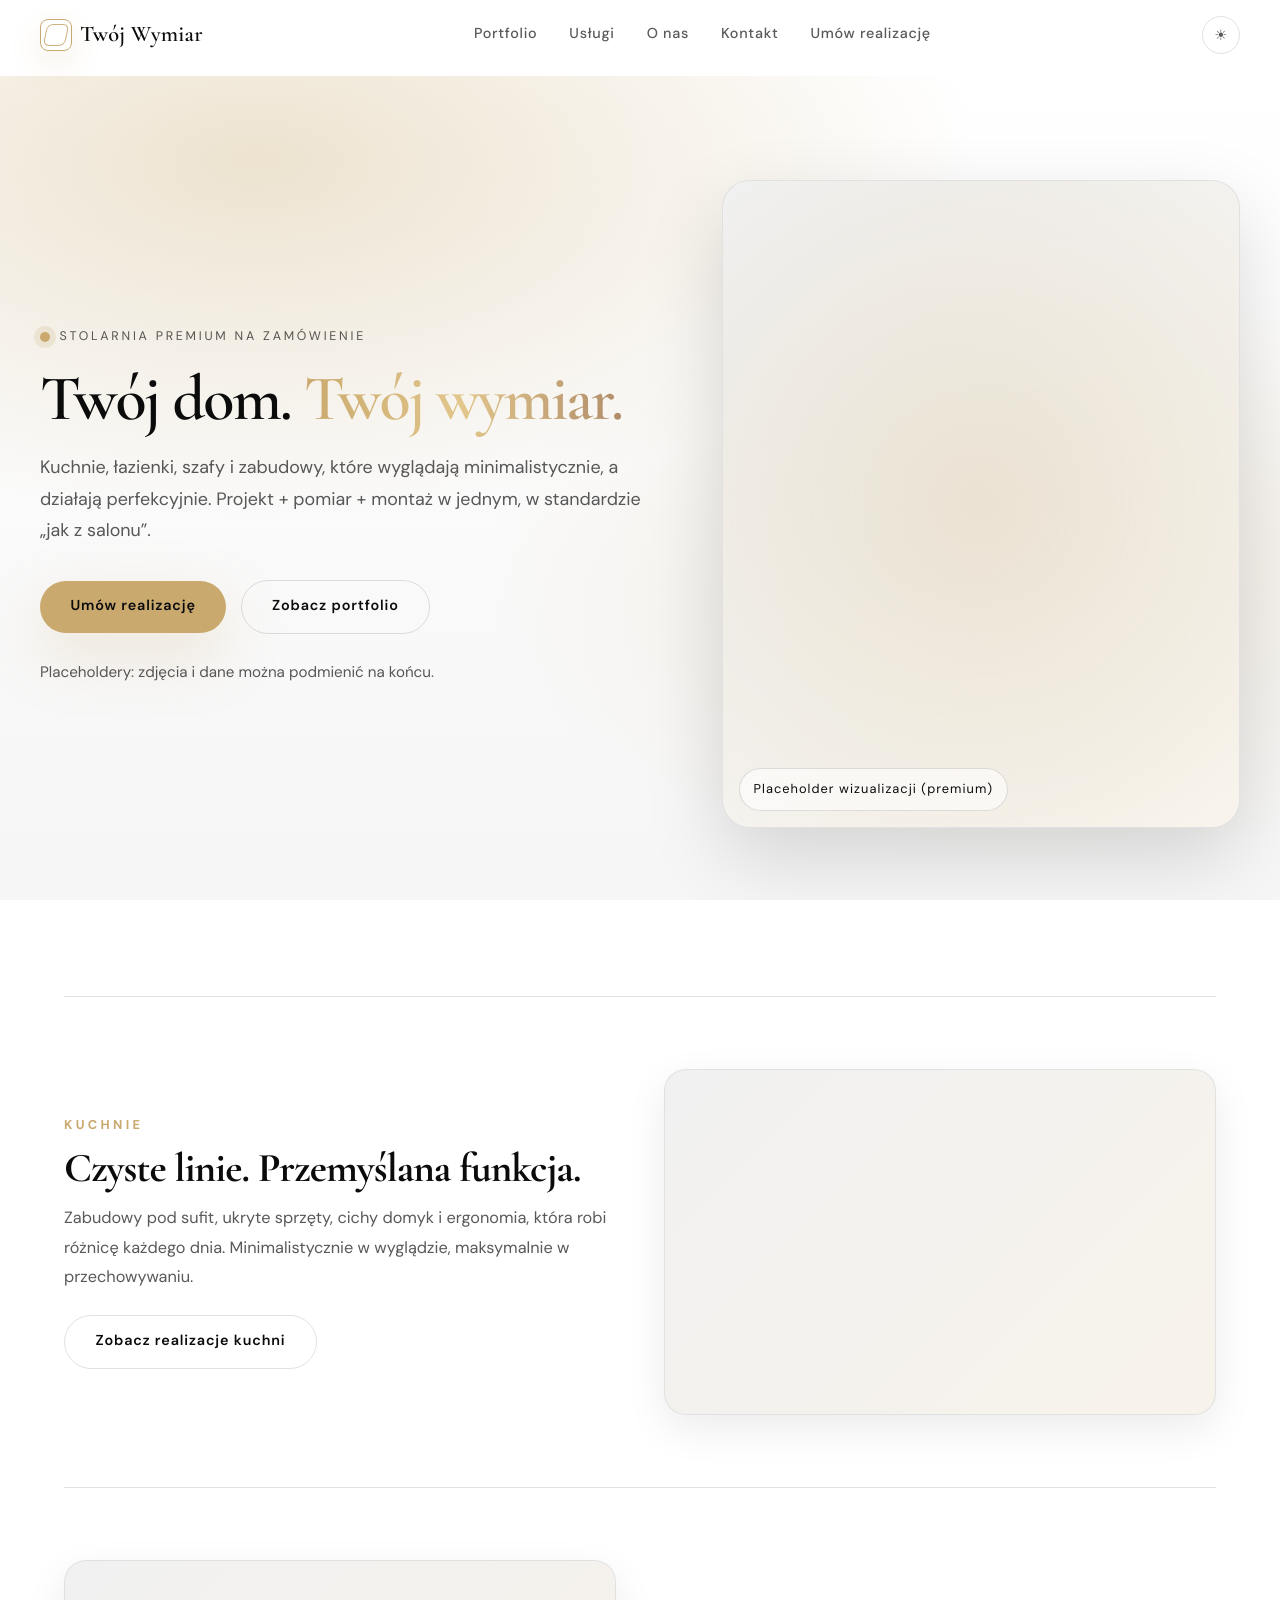
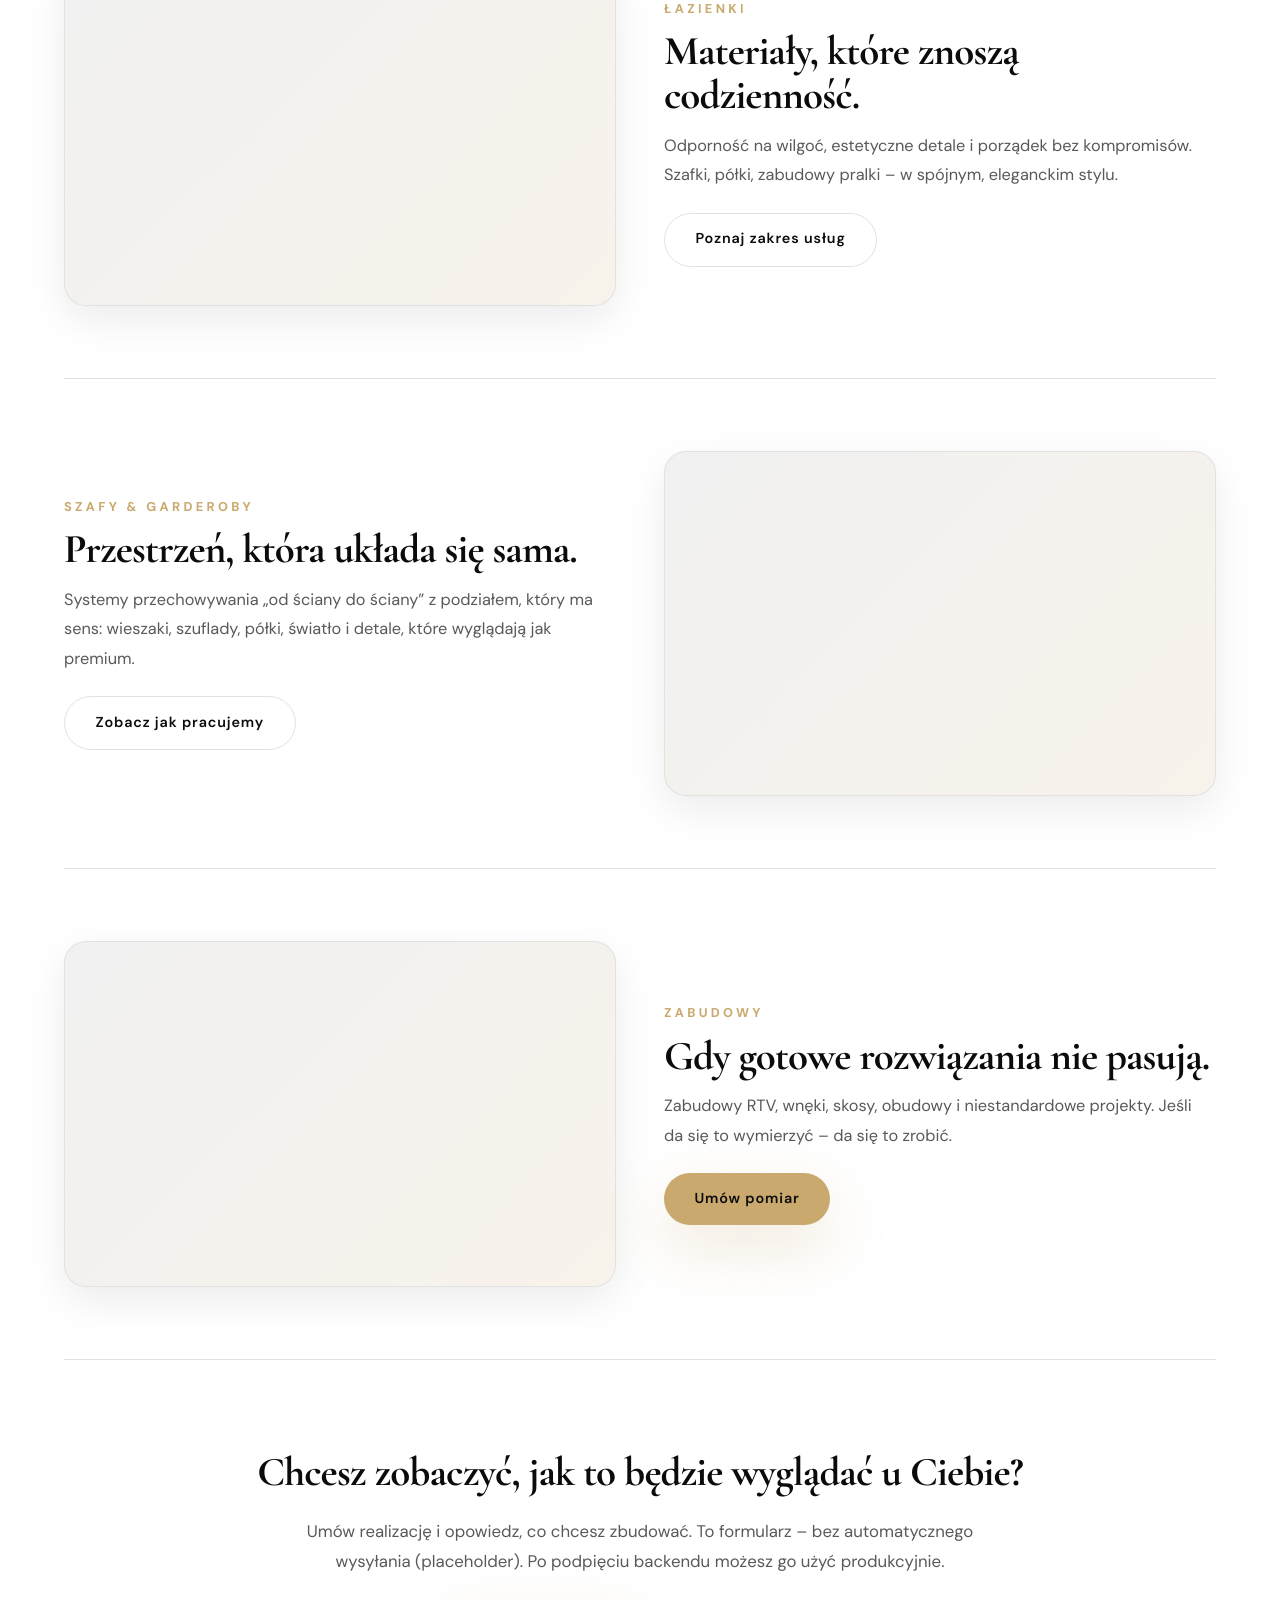
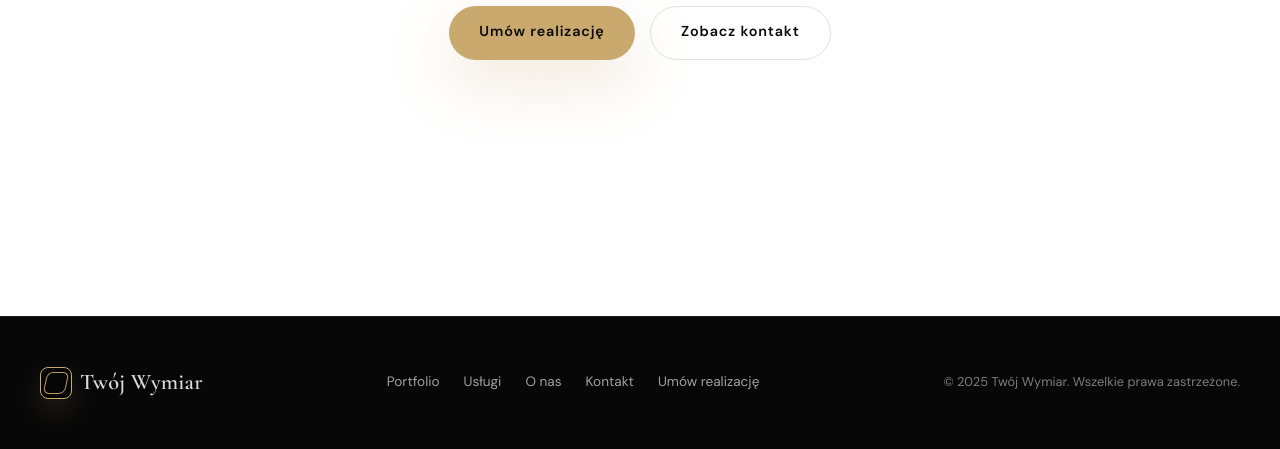
==== commit 3f9e2f45: "Add files via upload" ====
--- a/index.html
+++ b/index.html
@@ -10,16 +10,255 @@
   <link href="https://fonts.googleapis.com/css2?family=Cormorant+Garamond:wght@400;500;600;700&family=DM+Sans:wght@400;500;600;700&display=swap" rel="stylesheet" />
   <link rel="stylesheet" href="styles.css" />
   <style>
-    .hero { min-height: calc(100vh - 70px); display: flex; align-items: center; background: linear-gradient(135deg, var(--bg-alt) 0%, var(--bg-main) 50%, rgba(166, 124, 82, 0.08) 100%); }
-    .hero-content { max-width: 640px; }
-    .hero-badge { display: inline-block; font-size: 0.75rem; letter-spacing: 0.25em; text-transform: uppercase; color: var(--accent); margin-bottom: 1rem; }
-    .hero-title { font-family: "Cormorant Garamond", serif; font-size: clamp(2.5rem, 5vw, 4rem); font-weight: 600; line-height: 1.1; letter-spacing: -0.02em; margin-bottom: 1.25rem; }
-    .hero-text { font-size: 1.1rem; color: var(--text-muted); margin-bottom: 2rem; line-height: 1.7; }
-    .hero-actions { display: flex; gap: 1rem; flex-wrap: wrap; }
-    .preview-grid { display: grid; grid-template-columns: repeat(3, 1fr); gap: 1.5rem; margin-top: 3rem; }
-    .preview-card { aspect-ratio: 4/3; background: linear-gradient(145deg, #e8e2d8, #d9d0c2); border-radius: 12px; overflow: hidden; transition: transform 0.3s; }
-    .preview-card:hover { transform: scale(1.02); }
-    @media (max-width: 768px) { .preview-grid { grid-template-columns: 1fr; } }
+    .hero {
+      position: relative;
+      min-height: calc(100vh - 76px);
+      display: grid;
+      align-items: center;
+      overflow: hidden;
+    }
+
+    .hero::before {
+      content: "";
+      position: absolute;
+      inset: 0;
+      background:
+        radial-gradient(1200px 600px at 20% 10%, rgba(201, 169, 110, 0.32), transparent 60%),
+        radial-gradient(900px 500px at 80% 60%, rgba(201, 169, 110, 0.18), transparent 60%),
+        linear-gradient(180deg, var(--bg-main) 0%, var(--bg-alt) 100%);
+      transform: translateY(var(--heroParallax, 0px));
+      will-change: transform;
+      pointer-events: none;
+    }
+
+    [data-theme="dark"] .hero::before {
+      background:
+        radial-gradient(1200px 600px at 20% 10%, rgba(201, 169, 110, 0.22), transparent 62%),
+        radial-gradient(900px 500px at 85% 70%, rgba(201, 169, 110, 0.16), transparent 62%),
+        linear-gradient(180deg, var(--bg-main) 0%, var(--bg-alt) 100%);
+    }
+
+    .hero-inner {
+      position: relative;
+      z-index: 1;
+      padding: 6.5rem 0 4.5rem;
+    }
+
+    .hero-grid {
+      display: grid;
+      grid-template-columns: minmax(0, 1.1fr) minmax(0, 0.9fr);
+      gap: 3rem;
+      align-items: center;
+    }
+
+    .hero-badge {
+      display: inline-flex;
+      align-items: center;
+      gap: 0.6rem;
+      font-size: 0.78rem;
+      letter-spacing: 0.22em;
+      text-transform: uppercase;
+      color: var(--text-muted);
+      margin-bottom: 1.25rem;
+    }
+
+    .hero-badge-dot {
+      width: 10px;
+      height: 10px;
+      border-radius: 999px;
+      background: var(--accent);
+      box-shadow: 0 0 0 6px rgba(201, 169, 110, 0.18);
+    }
+
+    .hero-title {
+      font-family: "Cormorant Garamond", serif;
+      font-size: clamp(2.6rem, 5vw, 4.4rem);
+      font-weight: 600;
+      line-height: 1.02;
+      letter-spacing: -0.03em;
+      margin-bottom: 1.25rem;
+    }
+
+    .hero-title .gold {
+      background: linear-gradient(90deg, #c9a96e, #e2c68b, #b08d6a);
+      -webkit-background-clip: text;
+      background-clip: text;
+      color: transparent;
+    }
+
+    .hero-text {
+      font-size: 1.12rem;
+      color: var(--text-muted);
+      max-width: 40rem;
+      margin-bottom: 2.1rem;
+      line-height: 1.75;
+    }
+
+    .hero-actions {
+      display: flex;
+      gap: 0.9rem;
+      flex-wrap: wrap;
+      align-items: center;
+    }
+
+    .hero-note {
+      margin-top: 1.6rem;
+      color: var(--text-muted);
+      font-size: 0.95rem;
+    }
+
+    .hero-media {
+      position: relative;
+      border-radius: 28px;
+      border: 1px solid var(--border);
+      background: var(--bg-card);
+      box-shadow: var(--shadow-lg);
+      overflow: hidden;
+    }
+
+    .hero-media::before {
+      content: "";
+      position: absolute;
+      inset: -40%;
+      background: radial-gradient(circle, rgba(201, 169, 110, 0.22), transparent 55%);
+      transform: translate3d(0, 0, 0);
+      pointer-events: none;
+    }
+
+    .hero-media-placeholder {
+      aspect-ratio: 4/5;
+      background: linear-gradient(135deg, rgba(11, 11, 12, 0.06), rgba(201, 169, 110, 0.12));
+      transform-origin: center;
+      transition: transform 0.35s ease;
+    }
+
+    [data-theme="dark"] .hero-media-placeholder {
+      background: linear-gradient(135deg, rgba(255, 255, 255, 0.06), rgba(201, 169, 110, 0.14));
+    }
+
+    .hero-media:hover .hero-media-placeholder {
+      transform: scale(1.04);
+    }
+
+    .hero-media-label {
+      position: absolute;
+      left: 16px;
+      bottom: 16px;
+      padding: 10px 14px;
+      border-radius: 999px;
+      border: 1px solid var(--border);
+      background: rgba(255, 255, 255, 0.58);
+      backdrop-filter: blur(18px);
+      color: var(--text-main);
+      font-size: 0.8rem;
+      letter-spacing: 0.08em;
+    }
+
+    [data-theme="dark"] .hero-media-label {
+      background: rgba(11, 11, 12, 0.55);
+      color: rgba(255, 255, 255, 0.9);
+    }
+
+    .apple-section {
+      padding: 6rem 0;
+    }
+
+    .feature {
+      border-top: 1px solid var(--border);
+      padding: 4.5rem 0;
+    }
+
+    .feature-inner {
+      display: grid;
+      grid-template-columns: minmax(0, 1fr) minmax(0, 1fr);
+      gap: 3rem;
+      align-items: center;
+    }
+
+    .feature-eyebrow {
+      font-size: 0.8rem;
+      letter-spacing: 0.26em;
+      text-transform: uppercase;
+      color: var(--accent);
+      margin-bottom: 0.7rem;
+      font-weight: 700;
+    }
+
+    .feature-title {
+      font-family: "Cormorant Garamond", serif;
+      font-size: clamp(2rem, 3.2vw, 3rem);
+      line-height: 1.06;
+      letter-spacing: -0.02em;
+      margin-bottom: 0.9rem;
+    }
+
+    .feature-text {
+      color: var(--text-muted);
+      font-size: 1.02rem;
+      line-height: 1.8;
+      max-width: 34rem;
+    }
+
+    .feature-media {
+      border-radius: 22px;
+      border: 1px solid var(--border);
+      overflow: hidden;
+      background: var(--bg-card);
+      box-shadow: var(--shadow);
+    }
+
+    .feature-media > div {
+      aspect-ratio: 16/10;
+      background: linear-gradient(135deg, rgba(11, 11, 12, 0.06), rgba(201, 169, 110, 0.14));
+      transform-origin: center;
+      transition: transform 0.35s ease;
+    }
+
+    [data-theme="dark"] .feature-media > div {
+      background: linear-gradient(135deg, rgba(255, 255, 255, 0.06), rgba(201, 169, 110, 0.16));
+    }
+
+    .feature-media:hover > div {
+      transform: scale(1.04);
+    }
+
+    .split-cta {
+      border-top: 1px solid var(--border);
+      padding: 5rem 0 6rem;
+      text-align: center;
+    }
+
+    .split-cta h2 {
+      font-family: "Cormorant Garamond", serif;
+      font-size: clamp(2.1rem, 3.2vw, 3.2rem);
+      letter-spacing: -0.02em;
+      margin-bottom: 0.7rem;
+    }
+
+    .split-cta p {
+      color: var(--text-muted);
+      max-width: 44rem;
+      margin: 0 auto 1.8rem;
+      font-size: 1.05rem;
+      line-height: 1.8;
+    }
+
+    .reveal {
+      opacity: 0;
+      transform: translateY(18px);
+      transition: opacity 0.6s ease, transform 0.6s ease;
+    }
+
+    .reveal.visible {
+      opacity: 1;
+      transform: translateY(0);
+    }
+
+    @media (max-width: 900px) {
+      .hero-grid { grid-template-columns: 1fr; gap: 2rem; }
+      .hero-inner { padding: 5.5rem 0 3.5rem; }
+      .feature-inner { grid-template-columns: 1fr; }
+    }
   </style>
 </head>
 <body>
@@ -39,19 +278,116 @@
   </nav>
   <main class="main">
     <section class="hero">
+      <div class="container hero-inner">
+        <div class="hero-grid">
+          <div class="reveal">
+            <div class="hero-badge"><span class="hero-badge-dot"></span>Stolarnia premium na zamówienie</div>
+            <h1 class="hero-title">Twój dom. <span class="gold">Twój wymiar.</span></h1>
+            <p class="hero-text">
+              Kuchnie, łazienki, szafy i zabudowy, które wyglądają minimalistycznie, a działają perfekcyjnie.
+              Projekt + pomiar + montaż w jednym, w standardzie „jak z salonu”.
+            </p>
+            <div class="hero-actions">
+              <a href="umowienie.html" class="btn btn-primary">Umów realizację</a>
+              <a href="portfolio.html" class="btn btn-outline">Zobacz portfolio</a>
+            </div>
+            <div class="hero-note">Placeholdery: zdjęcia i dane można podmienić na końcu.</div>
+          </div>
+
+          <div class="hero-media reveal">
+            <div class="hero-media-placeholder" aria-hidden="true"></div>
+            <div class="hero-media-label">Placeholder wizualizacji (premium)</div>
+          </div>
+        </div>
+      </div>
+    </section>
+
+    <section class="apple-section">
       <div class="container">
-        <div class="hero-content">
-          <span class="hero-badge">Stolarnia na zamówienie</span>
-          <h1 class="hero-title">Meble dopasowane do Twojej przestrzeni</h1>
-          <p class="hero-text">Projektujemy i montujemy kuchnie, łazienki, szafy oraz zabudowy. Każdy projekt jest tworzony indywidualnie – z dbałością o detal i Twoje oczekiwania.</p>
-          <div class="hero-actions">
-            <a href="portfolio.html" class="btn btn-primary">Zobacz realizacje</a>
-            <a href="umowienie.html" class="btn btn-outline">Umów realizację</a>
-          </div>
-          <div class="preview-grid">
-            <div class="preview-card"></div>
-            <div class="preview-card"></div>
-            <div class="preview-card"></div>
+        <div class="feature reveal">
+          <div class="feature-inner">
+            <div>
+              <div class="feature-eyebrow">Kuchnie</div>
+              <h2 class="feature-title">Czyste linie. Przemyślana funkcja.</h2>
+              <p class="feature-text">
+                Zabudowy pod sufit, ukryte sprzęty, cichy domyk i ergonomia, która robi różnicę każdego dnia.
+                Minimalistycznie w wyglądzie, maksymalnie w przechowywaniu.
+              </p>
+              <div style="margin-top: 1.4rem">
+                <a class="btn btn-outline" href="portfolio.html">Zobacz realizacje kuchni</a>
+              </div>
+            </div>
+            <div class="feature-media">
+              <div aria-hidden="true"></div>
+            </div>
+          </div>
+        </div>
+
+        <div class="feature reveal">
+          <div class="feature-inner">
+            <div class="feature-media">
+              <div aria-hidden="true"></div>
+            </div>
+            <div>
+              <div class="feature-eyebrow">Łazienki</div>
+              <h2 class="feature-title">Materiały, które znoszą codzienność.</h2>
+              <p class="feature-text">
+                Odporność na wilgoć, estetyczne detale i porządek bez kompromisów. Szafki, półki, zabudowy pralki –
+                w spójnym, eleganckim stylu.
+              </p>
+              <div style="margin-top: 1.4rem">
+                <a class="btn btn-outline" href="uslugi.html">Poznaj zakres usług</a>
+              </div>
+            </div>
+          </div>
+        </div>
+
+        <div class="feature reveal">
+          <div class="feature-inner">
+            <div>
+              <div class="feature-eyebrow">Szafy & garderoby</div>
+              <h2 class="feature-title">Przestrzeń, która układa się sama.</h2>
+              <p class="feature-text">
+                Systemy przechowywania „od ściany do ściany” z podziałem, który ma sens: wieszaki, szuflady, półki,
+                światło i detale, które wyglądają jak premium.
+              </p>
+              <div style="margin-top: 1.4rem">
+                <a class="btn btn-outline" href="o-nas.html">Zobacz jak pracujemy</a>
+              </div>
+            </div>
+            <div class="feature-media">
+              <div aria-hidden="true"></div>
+            </div>
+          </div>
+        </div>
+
+        <div class="feature reveal">
+          <div class="feature-inner">
+            <div class="feature-media">
+              <div aria-hidden="true"></div>
+            </div>
+            <div>
+              <div class="feature-eyebrow">Zabudowy</div>
+              <h2 class="feature-title">Gdy gotowe rozwiązania nie pasują.</h2>
+              <p class="feature-text">
+                Zabudowy RTV, wnęki, skosy, obudowy i niestandardowe projekty. Jeśli da się to wymierzyć – da się to zrobić.
+              </p>
+              <div style="margin-top: 1.4rem">
+                <a class="btn btn-primary" href="umowienie.html">Umów pomiar</a>
+              </div>
+            </div>
+          </div>
+        </div>
+
+        <div class="split-cta reveal">
+          <h2>Chcesz zobaczyć, jak to będzie wyglądać u Ciebie?</h2>
+          <p>
+            Umów realizację i opowiedz, co chcesz zbudować. To formularz – bez automatycznego wysyłania (placeholder).
+            Po podpięciu backendu możesz go użyć produkcyjnie.
+          </p>
+          <div style="display:flex; gap:0.9rem; justify-content:center; flex-wrap:wrap;">
+            <a class="btn btn-primary" href="umowienie.html">Umów realizację</a>
+            <a class="btn btn-outline" href="kontakt.html">Zobacz kontakt</a>
           </div>
         </div>
       </div>
@@ -71,5 +407,29 @@
     </div>
   </footer>
   <script src="common.js"></script>
+  <script>
+    (function () {
+      // Apple-like reveals
+      const revealEls = document.querySelectorAll('.reveal');
+      const io = new IntersectionObserver((entries) => {
+        entries.forEach((e) => {
+          if (e.isIntersecting) {
+            e.target.classList.add('visible');
+            io.unobserve(e.target);
+          }
+        });
+      }, { threshold: 0.15 });
+      revealEls.forEach((el) => io.observe(el));
+
+      // Hero parallax background
+      function onScroll() {
+        const y = window.scrollY || 0;
+        const px = Math.min(0, -y * 0.18);
+        document.documentElement.style.setProperty('--heroParallax', px + 'px');
+      }
+      window.addEventListener('scroll', onScroll, { passive: true });
+      onScroll();
+    })();
+  </script>
 </body>
 </html>
--- a/styles.css
+++ b/styles.css
@@ -1,65 +1,72 @@
-/* Twój Wymiar – wspólne style */
+/* Twój Wymiar – wspólne style (premium: biel/czerń/złoto) */
 :root {
-  --bg-main: #f8f6f1;
-  --bg-alt: #efece4;
+  --bg-main: #ffffff;
+  --bg-alt: #f6f6f6;
   --bg-card: #ffffff;
-  --text-main: #1c1814;
-  --text-muted: #5c5348;
-  --accent: #a67c52;
-  --accent-dark: #8b6b44;
-  --accent-light: #d4b896;
-  --border: rgba(28, 24, 20, 0.1);
-  --nav-bg: rgba(248, 246, 241, 0.92);
-  --shadow: 0 4px 24px rgba(0, 0, 0, 0.06);
-  --shadow-lg: 0 12px 48px rgba(0, 0, 0, 0.1);
+  --text-main: #0b0b0c;
+  --text-muted: rgba(11, 11, 12, 0.68);
+  --accent: #c9a96e; /* złoto */
+  --accent-dark: #b08d6a;
+  --accent-soft: rgba(201, 169, 110, 0.16);
+  --border: rgba(11, 11, 12, 0.12);
+  --nav-bg: rgba(255, 255, 255, 0.72);
+  --shadow: 0 14px 40px rgba(0, 0, 0, 0.08);
+  --shadow-lg: 0 30px 80px rgba(0, 0, 0, 0.14);
 }
 
 [data-theme="dark"] {
-  --bg-main: #1a1714;
-  --bg-alt: #242019;
-  --bg-card: #2d2822;
-  --text-main: #ebe6df;
-  --text-muted: #a89f92;
-  --accent: #c9a06a;
-  --accent-dark: #b08d5a;
-  --accent-light: #8b7355;
-  --border: rgba(235, 230, 223, 0.1);
-  --nav-bg: rgba(26, 23, 20, 0.95);
-  --shadow: 0 4px 24px rgba(0, 0, 0, 0.3);
-  --shadow-lg: 0 12px 48px rgba(0, 0, 0, 0.4);
+  --bg-main: #0b0b0c;
+  --bg-alt: #111113;
+  --bg-card: #111113;
+  --text-main: #ffffff;
+  --text-muted: rgba(255, 255, 255, 0.68);
+  --accent: #c9a96e;
+  --accent-dark: #b08d6a;
+  --accent-soft: rgba(201, 169, 110, 0.18);
+  --border: rgba(255, 255, 255, 0.14);
+  --nav-bg: rgba(11, 11, 12, 0.62);
+  --shadow: 0 18px 60px rgba(0, 0, 0, 0.45);
+  --shadow-lg: 0 40px 120px rgba(0, 0, 0, 0.6);
 }
 
 * { box-sizing: border-box; margin: 0; padding: 0; }
 html { scroll-behavior: smooth; }
-body { font-family: "DM Sans", system-ui, sans-serif; background: var(--bg-main); color: var(--text-main); line-height: 1.6; -webkit-font-smoothing: antialiased; }
+body {
+  font-family: "DM Sans", system-ui, sans-serif;
+  background: var(--bg-main);
+  color: var(--text-main);
+  line-height: 1.6;
+  -webkit-font-smoothing: antialiased;
+  text-rendering: geometricPrecision;
+}
 a { text-decoration: none; color: inherit; }
 button { font-family: inherit; cursor: pointer; border: none; background: none; }
 img { max-width: 100%; display: block; }
 
-.nav { position: fixed; top: 0; left: 0; right: 0; z-index: 100; padding: 1rem 1.5rem; transition: background 0.3s, backdrop-filter 0.3s, box-shadow 0.3s; }
-.nav.scrolled { background: var(--nav-bg); backdrop-filter: blur(16px); box-shadow: var(--shadow); }
+.nav { position: fixed; top: 0; left: 0; right: 0; z-index: 100; padding: 1rem 1.5rem; transition: background 0.35s, backdrop-filter 0.35s, box-shadow 0.35s, border-color 0.35s; }
+.nav.scrolled { background: var(--nav-bg); backdrop-filter: blur(18px); box-shadow: var(--shadow); border-bottom: 1px solid var(--border); }
 .nav-inner { max-width: 1200px; margin: 0 auto; display: flex; align-items: center; justify-content: space-between; }
 .logo { display: flex; align-items: center; gap: 0.5rem; }
-.logo-mark { width: 32px; height: 32px; border: 2px solid var(--accent); border-radius: 6px; position: relative; }
-.logo-mark::after { content: ""; position: absolute; top: 4px; left: 4px; right: 4px; bottom: 4px; border: 1px solid var(--accent); border-radius: 4px; transform: skewX(-12deg); }
-.logo-text { font-family: "Cormorant Garamond", serif; font-size: 1.35rem; font-weight: 600; letter-spacing: 0.02em; }
+.logo-mark { width: 32px; height: 32px; border: 1.5px solid var(--accent); border-radius: 8px; position: relative; box-shadow: 0 12px 30px rgba(201, 169, 110, 0.18); }
+.logo-mark::after { content: ""; position: absolute; top: 4px; left: 4px; right: 4px; bottom: 4px; border: 1px solid var(--accent); border-radius: 6px; transform: skewX(-12deg); opacity: 0.9; }
+.logo-text { font-family: "Cormorant Garamond", serif; font-size: 1.4rem; font-weight: 600; letter-spacing: 0.01em; }
 .nav-links { display: flex; gap: 2rem; font-size: 0.9rem; font-weight: 500; letter-spacing: 0.05em; }
-.nav-link { color: var(--text-muted); transition: color 0.2s; }
+.nav-link { color: var(--text-muted); transition: color 0.2s, opacity 0.2s; }
 .nav-link:hover, .nav-link.active { color: var(--accent); }
-.theme-btn { width: 36px; height: 36px; border-radius: 50%; border: 1px solid var(--border); display: flex; align-items: center; justify-content: center; font-size: 0.9rem; color: var(--text-muted); transition: all 0.2s; }
-.theme-btn:hover { color: var(--accent); border-color: var(--accent); }
+.theme-btn { width: 38px; height: 38px; border-radius: 999px; border: 1px solid var(--border); display: flex; align-items: center; justify-content: center; font-size: 0.9rem; color: var(--text-muted); transition: transform 0.15s ease, color 0.2s, border-color 0.2s, background 0.2s; background: transparent; }
+.theme-btn:hover { color: var(--accent); border-color: var(--accent); transform: translateY(-1px); background: var(--accent-soft); }
 
-.main { padding-top: 70px; min-height: 100vh; }
+.main { padding-top: 76px; min-height: 100vh; }
 .container { max-width: 1200px; margin: 0 auto; padding: 0 1.5rem; }
 .section { padding: 5rem 0; }
 .section-title { font-family: "Cormorant Garamond", serif; font-size: 2.5rem; font-weight: 600; letter-spacing: 0.02em; margin-bottom: 0.5rem; }
 .section-subtitle { font-size: 0.85rem; text-transform: uppercase; letter-spacing: 0.2em; color: var(--text-muted); margin-bottom: 2.5rem; }
 
-.btn { display: inline-flex; align-items: center; justify-content: center; padding: 0.85rem 1.75rem; font-size: 0.9rem; font-weight: 500; letter-spacing: 0.08em; border-radius: 8px; transition: all 0.2s; }
-.btn-primary { background: var(--accent); color: #fff; }
-.btn-primary:hover { background: var(--accent-dark); transform: translateY(-1px); box-shadow: var(--shadow-lg); }
-.btn-outline { border: 2px solid var(--accent); color: var(--accent); }
-.btn-outline:hover { background: var(--accent); color: #fff; transform: translateY(-1px); }
+.btn { display: inline-flex; align-items: center; justify-content: center; padding: 0.9rem 1.9rem; font-size: 0.9rem; font-weight: 600; letter-spacing: 0.06em; border-radius: 999px; transition: transform 0.18s ease, box-shadow 0.18s ease, background 0.18s ease, color 0.18s ease, border-color 0.18s ease; }
+.btn-primary { background: var(--accent); color: #0b0b0c; box-shadow: 0 22px 60px rgba(201, 169, 110, 0.25); }
+.btn-primary:hover { background: #d6bb84; transform: translateY(-1px); box-shadow: 0 30px 80px rgba(201, 169, 110, 0.33); }
+.btn-outline { border: 1.5px solid var(--border); color: var(--text-main); background: transparent; }
+.btn-outline:hover { border-color: var(--accent); transform: translateY(-1px); box-shadow: var(--shadow); }
 
 .form-group { margin-bottom: 1.25rem; }
 .form-label { display: block; font-size: 0.8rem; font-weight: 500; letter-spacing: 0.08em; color: var(--text-muted); margin-bottom: 0.4rem; }
@@ -68,12 +75,12 @@
 .form-input:focus, .form-select:focus, .form-textarea:focus { outline: none; border-color: var(--accent); box-shadow: 0 0 0 3px rgba(166, 124, 82, 0.15); }
 .form-error { font-size: 0.8rem; color: #c44; margin-top: 0.3rem; }
 
-.footer { background: #141210; color: #e8e4dc; padding: 2.5rem 1.5rem; margin-top: 4rem; }
+.footer { background: #070708; color: rgba(255,255,255,0.86); padding: 3rem 1.5rem; margin-top: 4rem; border-top: 1px solid rgba(255,255,255,0.08); }
 .footer-inner { max-width: 1200px; margin: 0 auto; display: flex; justify-content: space-between; align-items: center; flex-wrap: wrap; gap: 1rem; }
 .footer-links { display: flex; gap: 1.5rem; font-size: 0.85rem; }
-.footer-links a { color: #b8b2a8; transition: color 0.2s; }
-.footer-links a:hover { color: var(--accent-light); }
-.footer-copy { font-size: 0.8rem; color: #8a857c; }
+.footer-links a { color: rgba(255,255,255,0.62); transition: color 0.2s; }
+.footer-links a:hover { color: var(--accent); }
+.footer-copy { font-size: 0.8rem; color: rgba(255,255,255,0.48); }
 
 .nav-toggle { display: none; width: 40px; height: 40px; align-items: center; justify-content: center; font-size: 1.2rem; }
 @media (max-width: 768px) {
